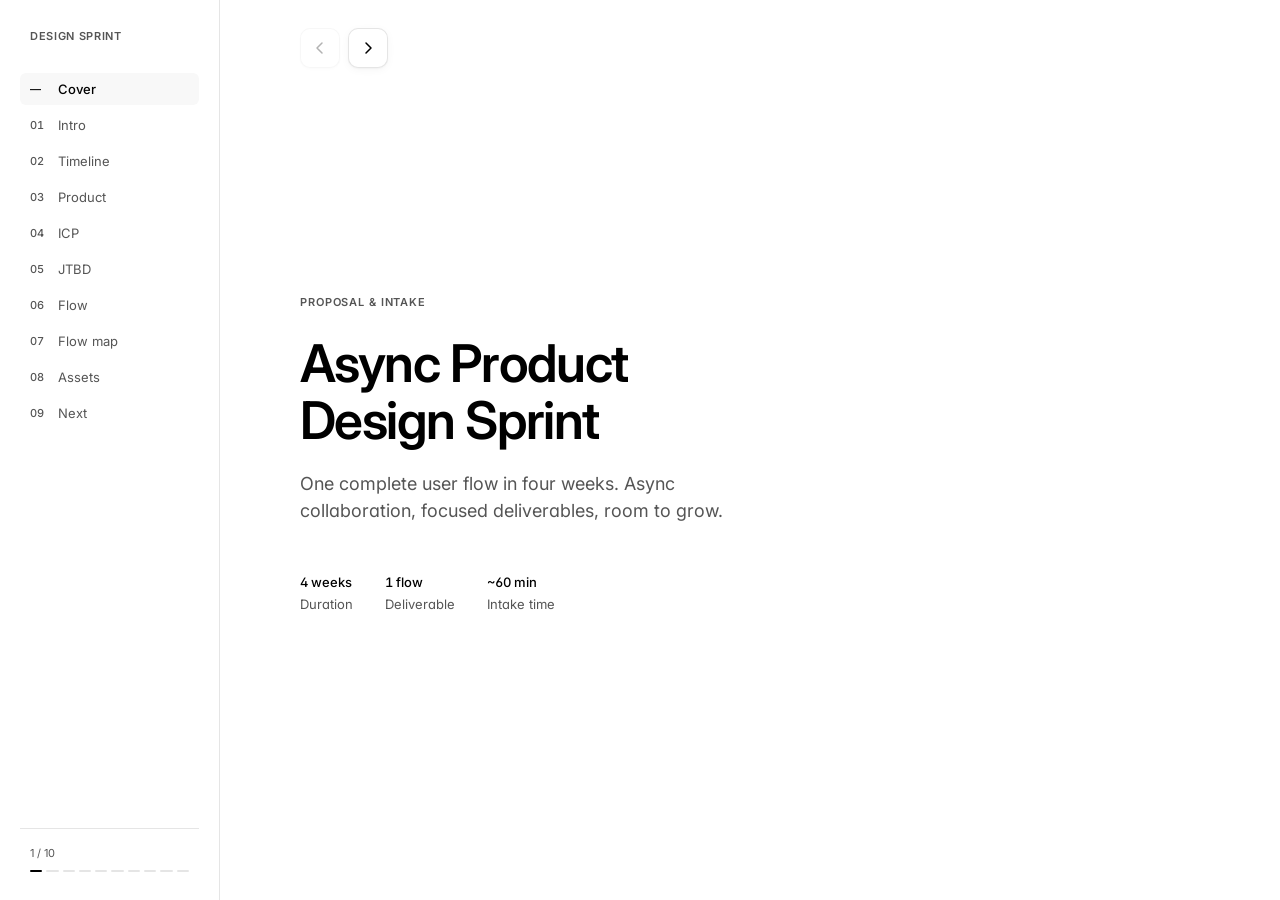
==== proposal/index.html @ eb19d509 "Add async design sprint proposal and client intake. Static HTML decks with Toggl Track flow example " ====
<!DOCTYPE html>
<html lang="en">
<head>
  <meta charset="UTF-8">
  <meta name="viewport" content="width=device-width, initial-scale=1.0">
  <title>Async Design Sprint — Proposal</title>
  <link rel="preconnect" href="https://fonts.googleapis.com">
  <link rel="preconnect" href="https://fonts.gstatic.com" crossorigin>
  <link href="https://fonts.googleapis.com/css2?family=Inter:wght@400;500;600&display=swap" rel="stylesheet">
  <link rel="stylesheet" href="styles/shared.css">
</head>
<body>

<div class="app">

  <!-- Navigation -->
  <nav class="nav" aria-label="Proposal sections">
    <div class="nav-brand">Design Sprint</div>

    <button class="nav-link active" data-page="0">
      <span class="nav-num">—</span> Cover
    </button>
    <button class="nav-link" data-page="1">
      <span class="nav-num">01</span> Intro
    </button>
    <button class="nav-link" data-page="2">
      <span class="nav-num">02</span> Timeline
    </button>
    <button class="nav-link" data-page="3">
      <span class="nav-num">03</span> Product
    </button>
    <button class="nav-link" data-page="4">
      <span class="nav-num">04</span> ICP
    </button>
    <button class="nav-link" data-page="5">
      <span class="nav-num">05</span> JTBD
    </button>
    <button class="nav-link" data-page="6">
      <span class="nav-num">06</span> Flow
    </button>
    <button class="nav-link" data-page="7">
      <span class="nav-num">07</span> Flow map
    </button>
    <button class="nav-link" data-page="8">
      <span class="nav-num">08</span> Assets
    </button>
    <button class="nav-link" data-page="9">
      <span class="nav-num">09</span> Next
    </button>

    <div class="nav-footer">
      <span id="page-counter">1 / 10</span>
      <div class="nav-progress" id="nav-progress"></div>
    </div>
  </nav>

  <!-- Horizontal deck -->
  <div class="deck" id="deck">

    <!-- COVER -->
    <section class="page" id="page-0">
      <div class="page-inner cover">
        <p class="cover-label">Proposal &amp; Intake</p>
        <h1 class="cover-title">Async Product<br>Design Sprint</h1>
        <p class="cover-sub">One complete user flow in four weeks. Async collaboration, focused deliverables, room to grow.</p>
        <div class="cover-meta">
          <div>
            <strong>4 weeks</strong>
            Duration
          </div>
          <div>
            <strong>1 flow</strong>
            Deliverable
          </div>
          <div>
            <strong>~60 min</strong>
            Intake time
          </div>
        </div>
      </div>
    </section>

    <!-- INTRO -->
    <section class="page" id="page-1">
      <div class="page-inner">
        <p class="step-label">Overview</p>
        <h2>What this sprint is</h2>
        <p class="lead">A focused, async four-week engagement to design one complete, shippable user flow — from research inputs to a high-fidelity prototype ready for development or user testing.</p>

        <h3>What you get</h3>
        <ul>
          <li><strong>One user flow</strong> designed end-to-end with wireframes, UI, and interactive prototype</li>
          <li><strong>Validated screen inventory</strong> so nothing important is missed in future phases</li>
          <li><strong>Dev-ready handoff</strong> with specs, states, and a documented flow map</li>
        </ul>

        <h3>What this is not</h3>
        <ul>
          <li>A full product redesign or complete screen library</li>
          <li>A design system build or brand identity project</li>
          <li>Multiple flows in a single sprint</li>
        </ul>

        <div class="callout">
          <strong>After the sprint:</strong> Additional user flows are delivered through a monthly retainer — one sprint cycle per flow, at a reduced rate.
        </div>

        <h3>How we'll work</h3>
        <ul>
          <li><strong>Async-first</strong> — Loom updates, written feedback, shared Figma files</li>
          <li><strong>Two feedback rounds</strong> per week, max</li>
          <li><strong>48-hour response window</strong> on your side to keep the timeline on track</li>
          <li><strong>Single decision-maker</strong> — or one named tie-breaker</li>
        </ul>
      </div>
    </section>

    <!-- TIMELINE -->
    <section class="page" id="page-2">
      <div class="page-inner">
        <p class="step-label">Delivery</p>
        <h2>Four-week timeline</h2>
        <p class="lead">Each week has a clear focus and deliverable. Your intake responses feed directly into Week 1.</p>

        <div class="timeline">
          <div class="timeline-item">
            <div class="timeline-week">Week 1</div>
            <div>
              <p class="timeline-title">Align &amp; structure</p>
              <p class="timeline-desc">Review intake, validate flow map, resolve open questions async.</p>
              <p class="timeline-deliverable">Deliverable: <span>Validated flow map, screen list, questions doc</span></p>
            </div>
          </div>
          <div class="timeline-item">
            <div class="timeline-week">Week 2</div>
            <div>
              <p class="timeline-title">Wireframes</p>
              <p class="timeline-desc">Lo-fi wireframes for the full flow. You review and comment within 48h.</p>
              <p class="timeline-deliverable">Deliverable: <span>Wireframes for every step in the flow</span></p>
            </div>
          </div>
          <div class="timeline-item">
            <div class="timeline-week">Week 3</div>
            <div>
              <p class="timeline-title">UI &amp; interaction</p>
              <p class="timeline-desc">High-fidelity screens with key states: empty, loading, error, success.</p>
              <p class="timeline-deliverable">Deliverable: <span>Hi-fi screens + interactive prototype</span></p>
            </div>
          </div>
          <div class="timeline-item">
            <div class="timeline-week">Week 4</div>
            <div>
              <p class="timeline-title">Polish &amp; handoff</p>
              <p class="timeline-desc">Final refinements, annotated specs, and dev-ready export.</p>
              <p class="timeline-deliverable">Deliverable: <span>Prototype link, specs, flow doc, retainer roadmap</span></p>
            </div>
          </div>
        </div>
      </div>
    </section>

    <!-- STEP 0: PRODUCT SNAPSHOT -->
    <section class="page page-wide" id="page-3">
      <div class="page-inner">
        <p class="step-label">Step 0</p>
        <h2>Product snapshot</h2>
        <p class="lead">Tell us what you're building and list every screen the product will need — even ones outside this sprint.</p>

        <h3>Basics</h3>
        <div class="field">
          <label class="field-label" for="product-name">Product name</label>
          <input type="text" id="product-name" placeholder="e.g. Acme Project Hub">
        </div>
        <div class="field">
          <label class="field-label" for="one-liner">One-line description</label>
          <input type="text" id="one-liner" placeholder="What does it do in one sentence?">
        </div>
        <div class="field-row">
          <div class="field">
            <label class="field-label" for="goal-90">90-day business goal</label>
            <input type="text" id="goal-90" placeholder="e.g. Launch paid tier">
          </div>
          <div class="field">
            <label class="field-label" for="product-url">URL / demo (if any)</label>
            <input type="url" id="product-url" placeholder="https://">
          </div>
        </div>

        <h3>What exists today</h3>
        <div class="check-group">
          <label class="check-item"><input type="radio" name="stage" value="idea"> Idea only</label>
          <label class="check-item"><input type="radio" name="stage" value="mvp"> MVP</label>
          <label class="check-item"><input type="radio" name="stage" value="live"> Live product</label>
        </div>
        <div class="field">
          <label class="field-label" for="built-note">What's built vs. planned</label>
          <textarea id="built-note" placeholder="Brief note on current state…"></textarea>
        </div>

        <h3>Screen inventory</h3>
        <p>Tag each screen <strong>Must</strong>, <strong>Should</strong>, or <strong>Later</strong>. Aim for complete coverage — a rough list is fine.</p>

        <div class="tag-legend">
          <div class="tag-item"><strong>Must</strong> — Can't launch without it</div>
          <div class="tag-item"><strong>Should</strong> — Important, not launch-blocking</div>
          <div class="tag-item"><strong>Later</strong> — Future phase</div>
        </div>

        <div class="table-wrap">
          <table id="screen-table">
            <thead>
              <tr>
                <th>Screen</th>
                <th>Purpose</th>
                <th>Priority</th>
                <th>Exists?</th>
              </tr>
            </thead>
            <tbody>
              <tr>
                <td><input type="text" placeholder="Login"></td>
                <td><input type="text" placeholder="Authenticate users"></td>
                <td>
                  <select>
                    <option value="">—</option>
                    <option>Must</option>
                    <option>Should</option>
                    <option>Later</option>
                  </select>
                </td>
                <td>
                  <select>
                    <option value="">—</option>
                    <option>Yes</option>
                    <option>Partial</option>
                    <option>No</option>
                  </select>
                </td>
              </tr>
              <tr>
                <td><input type="text" placeholder="Dashboard"></td>
                <td><input type="text" placeholder="Overview of projects"></td>
                <td>
                  <select>
                    <option value="">—</option>
                    <option>Must</option>
                    <option>Should</option>
                    <option>Later</option>
                  </select>
                </td>
                <td>
                  <select>
                    <option value="">—</option>
                    <option>Yes</option>
                    <option>Partial</option>
                    <option>No</option>
                  </select>
                </td>
              </tr>
              <tr>
                <td><input type="text" placeholder=""></td>
                <td><input type="text" placeholder=""></td>
                <td>
                  <select>
                    <option value="">—</option>
                    <option>Must</option>
                    <option>Should</option>
                    <option>Later</option>
                  </select>
                </td>
                <td>
                  <select>
                    <option value="">—</option>
                    <option>Yes</option>
                    <option>Partial</option>
                    <option>No</option>
                  </select>
                </td>
              </tr>
            </tbody>
          </table>
        </div>
        <button class="btn-add" type="button" onclick="addScreenRow()">+ Add screen</button>
      </div>
    </section>

    <!-- STEP 1: ICP -->
    <section class="page" id="page-4">
      <div class="page-inner">
        <p class="step-label">Step 1</p>
        <h2>Ideal customer profile</h2>
        <p class="lead">The specific person who gets the most value from the flow we're designing. One flow, one ICP — not your entire market.</p>

        <div class="field">
          <label class="field-label" for="icp-context">Context</label>
          <p class="field-hint">Where and when do they use this product?</p>
          <input type="text" id="icp-context" placeholder="e.g. Mid-size agency PM, juggling 5+ client projects">
        </div>
        <div class="field-row">
          <div class="field">
            <label class="field-label" for="icp-role">Role &amp; seniority</label>
            <input type="text" id="icp-role" placeholder="Job title, decision power">
          </div>
          <div class="field">
            <label class="field-label" for="icp-age">Age range</label>
            <input type="text" id="icp-age" placeholder="e.g. 28–40">
          </div>
        </div>
        <div class="field">
          <label class="field-label" for="icp-goals">Goals</label>
          <p class="field-hint">What does success look like for them?</p>
          <textarea id="icp-goals" placeholder="e.g. Ship campaigns on time without chasing approvals"></textarea>
        </div>
        <div class="field">
          <label class="field-label" for="icp-aspirations">Aspirations</label>
          <p class="field-hint">What do they want to become or achieve?</p>
          <textarea id="icp-aspirations" placeholder="e.g. Be seen as the person who keeps projects on track"></textarea>
        </div>
        <div class="field">
          <label class="field-label" for="icp-frustrations">Frustrations</label>
          <p class="field-hint">Current pain before your product exists</p>
          <textarea id="icp-frustrations" placeholder="e.g. Approval threads in Slack, no single source of truth"></textarea>
        </div>
        <div class="field">
          <label class="field-label" for="icp-limitations">Limitations</label>
          <p class="field-hint">Time, budget, skills, tools</p>
          <textarea id="icp-limitations" placeholder="e.g. 30 min/day max; uses Notion + Figma; non-technical"></textarea>
        </div>
        <div class="field-row">
          <div class="field">
            <label class="field-label" for="icp-alternatives">Alternatives today</label>
            <input type="text" id="icp-alternatives" placeholder="Spreadsheets, email, nothing">
          </div>
          <div class="field">
            <label class="field-label" for="icp-trigger">Trigger moment</label>
            <input type="text" id="icp-trigger" placeholder="What makes them seek a solution now?">
          </div>
        </div>
      </div>
    </section>

    <!-- STEP 2: JTBD -->
    <section class="page page-wide" id="page-5">
      <div class="page-inner">
        <p class="step-label">Step 2</p>
        <h2>Jobs to be done</h2>
        <p class="lead">List the outcomes users hire your product for — not features. Distribute <strong>10 points</strong> across jobs. Only <strong>one job can be level 3</strong>.</p>

        <div class="callout">
          Example: <em>"When I'm planning a team offsite, I want to compare venues quickly so I can book without back-and-forth emails."</em>
        </div>

        <div class="points-bar">
          <span>Points used: <strong id="points-used">0</strong> / 10</span>
          <div class="points-track"><div class="points-fill" id="points-fill"></div></div>
        </div>

        <div class="table-wrap">
          <table id="jtbd-table">
            <thead>
              <tr>
                <th>Job to be done</th>
                <th>Score (1–3)</th>
                <th>Pain (1–5)</th>
                <th>Who</th>
              </tr>
            </thead>
            <tbody>
              <tr>
                <td><input type="text" placeholder="When I…, I want to…, so I can…"></td>
                <td><input type="number" class="jtbd-score" min="1" max="3" placeholder="1–3"></td>
                <td><input type="number" min="1" max="5" placeholder="1–5"></td>
                <td><input type="text" placeholder="Role / persona"></td>
              </tr>
              <tr>
                <td><input type="text" placeholder=""></td>
                <td><input type="number" class="jtbd-score" min="1" max="3" placeholder="1–3"></td>
                <td><input type="number" min="1" max="5" placeholder="1–5"></td>
                <td><input type="text" placeholder=""></td>
              </tr>
              <tr>
                <td><input type="text" placeholder=""></td>
                <td><input type="number" class="jtbd-score" min="1" max="3" placeholder="1–3"></td>
                <td><input type="number" min="1" max="5" placeholder="1–5"></td>
                <td><input type="text" placeholder=""></td>
              </tr>
            </tbody>
          </table>
        </div>
        <button class="btn-add" type="button" onclick="addJtbdRow()">+ Add job</button>
      </div>
    </section>

    <!-- STEP 3: FLOW SELECTION -->
    <section class="page" id="page-6">
      <div class="page-inner">
        <p class="step-label">Step 3</p>
        <h2>Flow selection</h2>
        <p class="lead">Pick one user flow for this sprint. It should map to your highest-priority job (level 3).</p>

        <div class="callout">
          The sprint designs screens <strong>within this flow only</strong>. Must screens outside this flow stay on the backlog for the monthly retainer.
        </div>

        <div class="field">
          <label class="field-label" for="flow-name">Chosen flow</label>
          <input type="text" id="flow-name" placeholder="e.g. First-time onboarding → first project created">
        </div>
        <div class="field">
          <label class="field-label" for="flow-jtbd">Tied to JTBD #</label>
          <input type="text" id="flow-jtbd" placeholder="Which job from Step 2 does this serve?">
        </div>
        <div class="field">
          <label class="field-label" for="flow-entry">Entry point</label>
          <p class="field-hint">How does the user start this flow?</p>
          <input type="text" id="flow-entry" placeholder="e.g. Email invite link, dashboard CTA, onboarding step 1">
        </div>
        <div class="field">
          <label class="field-label" for="flow-metric">Success metric</label>
          <p class="field-hint">How will you know this flow worked?</p>
          <input type="text" id="flow-metric" placeholder="e.g. User completes setup in under 5 minutes">
        </div>
      </div>
    </section>

    <!-- STEP 4: FLOW MAP -->
    <section class="page page-wide" id="page-7">
      <div class="page-inner">
        <p class="step-label">Step 4</p>
        <h2>Flow map</h2>
        <p class="lead">Map the steps a user takes to reach one end goal. Actions and decisions — not screens. Max 12 steps.</p>

        <div class="field">
          <label class="field-label" for="flow-goal">End goal</label>
          <input type="text" id="flow-goal" placeholder="e.g. User publishes their first campaign draft for team review">
        </div>

        <h3>Steps</h3>
        <div class="flow-steps" id="flow-steps">
          <div class="flow-step">
            <div class="flow-step-num">1</div>
            <textarea placeholder="User action → what they see / system response"></textarea>
            <select><option>Required</option><option>Nice-to-have</option></select>
          </div>
          <div class="flow-step">
            <div class="flow-step-num">2</div>
            <textarea placeholder=""></textarea>
            <select><option>Required</option><option>Nice-to-have</option></select>
          </div>
          <div class="flow-step">
            <div class="flow-step-num">3</div>
            <textarea placeholder=""></textarea>
            <select><option>Required</option><option>Nice-to-have</option></select>
          </div>
        </div>
        <button class="btn-add" type="button" onclick="addFlowStep()">+ Add step</button>

        <div class="field" style="margin-top: 28px;">
          <label class="field-label" for="flow-branches">Optional branches</label>
          <p class="field-hint">If X, then Y</p>
          <textarea id="flow-branches" placeholder="e.g. If user has no team → show invite step before continuing"></textarea>
        </div>
        <div class="field">
          <label class="field-label" for="flow-pain">Known pain points</label>
          <textarea id="flow-pain" placeholder="Where do users get stuck today?"></textarea>
        </div>
        <div class="field">
          <label class="field-label" for="flow-oos">Out of scope</label>
          <textarea id="flow-oos" placeholder="What we're NOT designing in this flow"></textarea>
        </div>
      </div>
    </section>

    <!-- STEP 5: CONSTRAINTS -->
    <section class="page" id="page-8">
      <div class="page-inner">
        <p class="step-label">Step 5</p>
        <h2>Constraints &amp; assets</h2>
        <p class="lead">Everything we need to design without back-and-forth. Skip what doesn't apply.</p>

        <div class="field">
          <label class="field-label" for="brand-assets">Brand assets</label>
          <p class="field-hint">Logo, colors, fonts — or "none, propose something"</p>
          <input type="text" id="brand-assets" placeholder="Link to brand files or describe">
        </div>
        <div class="field">
          <label class="field-label" for="existing-ui">Existing UI</label>
          <p class="field-hint">Figma links, screenshots, or current product URL</p>
          <input type="url" id="existing-ui" placeholder="https://">
        </div>
        <div class="field-row">
          <div class="field">
            <label class="field-label" for="platform">Platform</label>
            <input type="text" id="platform" placeholder="Web, iOS, both">
          </div>
          <div class="field">
            <label class="field-label" for="auth">Auth model</label>
            <input type="text" id="auth" placeholder="Email, SSO, OAuth">
          </div>
        </div>
        <div class="field">
          <label class="field-label" for="references">Competitors / references</label>
          <p class="field-hint">2–3 "we like how X does Y" links</p>
          <textarea id="references" placeholder="https://…"></textarea>
        </div>
        <div class="field-row">
          <div class="field">
            <label class="field-label" for="approver">Decision-maker</label>
            <input type="text" id="approver" placeholder="Name + role">
          </div>
          <div class="field">
            <label class="field-label" for="sla">Feedback SLA</label>
            <input type="text" id="sla" placeholder="e.g. 48 hours">
          </div>
        </div>
        <div class="field">
          <label class="field-label" for="compliance">Legal / compliance</label>
          <input type="text" id="compliance" placeholder="GDPR, WCAG AA, etc. — or none">
        </div>
      </div>
    </section>

    <!-- STEP 6: NEXT / RETAINER -->
    <section class="page" id="page-9">
      <div class="page-inner">
        <p class="step-label">Step 6</p>
        <h2>Future flows</h2>
        <p class="lead">Name the flows we'll tackle after this sprint. This helps us plan the retainer — no design work now, just a backlog.</p>

        <div class="field">
          <label class="field-label" for="future-1">Flow 2</label>
          <input type="text" id="future-1" placeholder="Flow name + related JTBD">
        </div>
        <div class="field">
          <label class="field-label" for="future-2">Flow 3</label>
          <input type="text" id="future-2" placeholder="">
        </div>
        <div class="field">
          <label class="field-label" for="future-3">Flow 4</label>
          <input type="text" id="future-3" placeholder="">
        </div>

        <div class="callout" style="margin-top: 32px;">
          <strong>Retainer options after the sprint:</strong><br><br>
          <strong>1 flow / month</strong> — Same four-week cycle, rolling<br>
          <strong>2 flows / month</strong> — Parallel or staggered delivery<br>
          <strong>Design partner</strong> — Ongoing iteration on live flows + new ones
        </div>

        <h3 style="margin-top: 32px;">Ready to start?</h3>
        <p>Send this completed intake and we'll begin Week 1 within two business days.</p>
      </div>
    </section>

  </div><!-- /deck -->

  <!-- Page arrows -->
  <div class="page-nav">
    <button class="page-nav-btn" id="btn-prev" aria-label="Previous page" disabled>
      <svg viewBox="0 0 16 16"><path d="M10 3L5 8l5 5"/></svg>
    </button>
    <button class="page-nav-btn" id="btn-next" aria-label="Next page">
      <svg viewBox="0 0 16 16"><path d="M6 3l5 5-5 5"/></svg>
    </button>
  </div>

</div>

<script>
  const deck = document.getElementById('deck');
  const pages = deck.querySelectorAll('.page');
  const navLinks = document.querySelectorAll('.nav-link');
  const btnPrev = document.getElementById('btn-prev');
  const btnNext = document.getElementById('btn-next');
  const pageCounter = document.getElementById('page-counter');
  const navProgress = document.getElementById('nav-progress');
  const totalPages = pages.length;
  let currentPage = 0;

  // Build progress dots
  for (let i = 0; i < totalPages; i++) {
    const dot = document.createElement('div');
    dot.className = 'nav-dot' + (i === 0 ? ' active' : '');
    navProgress.appendChild(dot);
  }
  const dots = navProgress.querySelectorAll('.nav-dot');

  function goToPage(index) {
    if (index < 0 || index >= totalPages) return;
    currentPage = index;
    pages[index].scrollIntoView({ behavior: 'smooth', inline: 'start', block: 'nearest' });
    updateUI();
  }

  function updateUI() {
    navLinks.forEach((link, i) => link.classList.toggle('active', i === currentPage));
    dots.forEach((dot, i) => dot.classList.toggle('active', i === currentPage));
    pageCounter.textContent = `${currentPage + 1} / ${totalPages}`;
    btnPrev.disabled = currentPage === 0;
    btnNext.disabled = currentPage === totalPages - 1;
  }

  navLinks.forEach(link => {
    link.addEventListener('click', () => goToPage(parseInt(link.dataset.page)));
  });

  btnPrev.addEventListener('click', () => goToPage(currentPage - 1));
  btnNext.addEventListener('click', () => goToPage(currentPage + 1));

  // Keyboard navigation
  document.addEventListener('keydown', (e) => {
    if (e.target.matches('input, textarea, select')) return;
    if (e.key === 'ArrowRight' || e.key === 'ArrowDown') { e.preventDefault(); goToPage(currentPage + 1); }
    if (e.key === 'ArrowLeft' || e.key === 'ArrowUp') { e.preventDefault(); goToPage(currentPage - 1); }
  });

  // Sync current page on scroll
  deck.addEventListener('scroll', () => {
    const scrollLeft = deck.scrollLeft;
    const pageWidth = deck.clientWidth;
    const newPage = Math.round(scrollLeft / pageWidth);
    if (newPage !== currentPage) {
      currentPage = newPage;
      updateUI();
    }
  }, { passive: true });

  // JTBD points tracker
  function updatePoints() {
    const scores = document.querySelectorAll('.jtbd-score');
    let total = 0;
    let level3Count = 0;
    scores.forEach(input => {
      const val = parseInt(input.value);
      if (val >= 1 && val <= 3) {
        total += val;
        if (val === 3) level3Count++;
      }
    });
    document.getElementById('points-used').textContent = total;
    document.getElementById('points-fill').style.width = `${Math.min(total / 10 * 100, 100)}%`;

    scores.forEach(input => {
      const val = parseInt(input.value);
      if (val === 3 && level3Count > 1) {
        input.style.borderColor = 'oklch(0.55 0.2 25)';
      } else {
        input.style.borderColor = '';
      }
    });
  }

  document.addEventListener('input', (e) => {
    if (e.target.classList.contains('jtbd-score')) updatePoints();
  });

  // Dynamic rows
  function addScreenRow() {
    const tbody = document.querySelector('#screen-table tbody');
    const tr = document.createElement('tr');
    tr.innerHTML = `
      <td><input type="text" placeholder=""></td>
      <td><input type="text" placeholder=""></td>
      <td><select><option value="">—</option><option>Must</option><option>Should</option><option>Later</option></select></td>
      <td><select><option value="">—</option><option>Yes</option><option>Partial</option><option>No</option></select></td>
    `;
    tbody.appendChild(tr);
  }

  function addJtbdRow() {
    const tbody = document.querySelector('#jtbd-table tbody');
    const tr = document.createElement('tr');
    tr.innerHTML = `
      <td><input type="text" placeholder=""></td>
      <td><input type="number" class="jtbd-score" min="1" max="3" placeholder="1–3"></td>
      <td><input type="number" min="1" max="5" placeholder="1–5"></td>
      <td><input type="text" placeholder=""></td>
    `;
    tbody.appendChild(tr);
  }

  let flowStepCount = 3;
  function addFlowStep() {
    if (flowStepCount >= 12) return;
    flowStepCount++;
    const container = document.getElementById('flow-steps');
    const div = document.createElement('div');
    div.className = 'flow-step';
    div.innerHTML = `
      <div class="flow-step-num">${flowStepCount}</div>
      <textarea placeholder=""></textarea>
      <select><option>Required</option><option>Nice-to-have</option></select>
    `;
    container.appendChild(div);
  }
</script>

</body>
</html>
---- proposal/styles/shared.css ----
*, *::before, *::after { box-sizing: border-box; margin: 0; padding: 0; }

    :root {
      --bg: #ffffff;
      --text: #000000;
      --text-muted: oklch(0.45 0 0);
      --border: oklch(0 0 0 / 0.1);
      --surface: oklch(0.98 0 0);
      --radius-sm: 6px;
      --radius-md: 10px;
      --radius-lg: 16px;
      --nav-width: 220px;
      --font: 'Inter', system-ui, -apple-system, sans-serif;
    }

    html {
      font-family: var(--font);
      font-size: 15px;
      line-height: 1.55;
      color: var(--text);
      background: var(--bg);
      -webkit-font-smoothing: antialiased;
      -moz-osx-font-smoothing: grayscale;
      font-feature-settings: 'cv11', 'ss01';
    }

    body {
      overflow: hidden;
      height: 100vh;
    }

    /* ── Layout ── */
    .app {
      display: flex;
      height: 100vh;
    }

    /* ── Navigation ── */
    .nav {
      width: var(--nav-width);
      flex-shrink: 0;
      border-right: 1px solid var(--border);
      display: flex;
      flex-direction: column;
      padding: 28px 20px;
      gap: 4px;
      background: var(--bg);
      z-index: 10;
    }

    .nav-brand {
      font-size: 11px;
      font-weight: 600;
      letter-spacing: 0.06em;
      text-transform: uppercase;
      color: var(--text-muted);
      margin-bottom: 24px;
      padding-left: 10px;
    }

    .nav-link {
      display: flex;
      align-items: center;
      gap: 10px;
      padding: 8px 10px;
      border: none;
      background: none;
      font-family: var(--font);
      font-size: 13px;
      font-weight: 400;
      color: var(--text-muted);
      text-align: left;
      cursor: pointer;
      border-radius: var(--radius-sm);
      transition: color 0.15s ease, background-color 0.15s ease;
      width: 100%;
    }

    .nav-link:hover {
      color: var(--text);
      background: var(--surface);
    }

    .nav-link:active {
      transform: scale(0.96);
      transition: transform 0.1s ease, color 0.15s ease, background-color 0.15s ease;
    }

    .nav-link.active {
      color: var(--text);
      font-weight: 500;
      background: var(--surface);
    }

    .nav-num {
      font-size: 11px;
      font-weight: 500;
      font-variant-numeric: tabular-nums;
      color: var(--text-muted);
      min-width: 18px;
    }

    .nav-link.active .nav-num {
      color: var(--text);
    }

    .nav-footer {
      margin-top: auto;
      padding: 16px 10px 0;
      font-size: 11px;
      color: var(--text-muted);
      border-top: 1px solid var(--border);
    }

    .nav-progress {
      display: flex;
      gap: 4px;
      margin-top: 8px;
    }

    .nav-dot {
      width: 100%;
      height: 2px;
      background: var(--border);
      border-radius: 1px;
      transition: background-color 0.2s ease;
    }

    .nav-dot.active {
      background: var(--text);
    }

    /* ── Deck ── */
    .deck {
      flex: 1;
      display: flex;
      overflow-x: auto;
      overflow-y: hidden;
      scroll-snap-type: x mandatory;
      scroll-behavior: smooth;
      -webkit-overflow-scrolling: touch;
      scrollbar-width: none;
    }

    .deck::-webkit-scrollbar { display: none; }

    /* ── Page ── */
    .page {
      min-width: 100%;
      height: 100%;
      scroll-snap-align: start;
      scroll-snap-stop: always;
      overflow-y: auto;
      padding: 88px 80px 80px;
    }

    .page-inner {
      max-width: 640px;
    }

    .page-wide .page-inner {
      max-width: 780px;
    }

    /* ── Cover ── */
    .cover {
      display: flex;
      flex-direction: column;
      justify-content: center;
      min-height: 100%;
    }

    .cover-label {
      font-size: 11px;
      font-weight: 600;
      letter-spacing: 0.08em;
      text-transform: uppercase;
      color: var(--text-muted);
      margin-bottom: 24px;
    }

    .cover-title {
      font-size: clamp(36px, 5vw, 52px);
      font-weight: 600;
      letter-spacing: -0.03em;
      line-height: 1.1;
      margin-bottom: 20px;
    }

    .cover-sub {
      font-size: 18px;
      color: var(--text-muted);
      max-width: 440px;
      line-height: 1.5;
      margin-bottom: 48px;
    }

    .cover-meta {
      display: flex;
      gap: 32px;
      font-size: 13px;
      color: var(--text-muted);
    }

    .cover-meta strong {
      display: block;
      color: var(--text);
      font-weight: 500;
      font-variant-numeric: tabular-nums;
      margin-bottom: 2px;
    }

    /* ── Typography ── */
    .step-label {
      font-size: 11px;
      font-weight: 600;
      letter-spacing: 0.06em;
      text-transform: uppercase;
      color: var(--text-muted);
      margin-bottom: 12px;
    }

    h2 {
      font-size: 28px;
      font-weight: 600;
      letter-spacing: -0.02em;
      line-height: 1.2;
      margin-bottom: 16px;
    }

    h3 {
      font-size: 15px;
      font-weight: 600;
      margin-bottom: 8px;
      margin-top: 28px;
    }

    h3:first-of-type { margin-top: 0; }

    p {
      margin-bottom: 14px;
      color: var(--text-muted);
    }

    p strong, li strong { color: var(--text); font-weight: 500; }

    .lead {
      font-size: 17px;
      color: var(--text-muted);
      line-height: 1.55;
      margin-bottom: 28px;
    }

    ul, ol {
      padding-left: 20px;
      margin-bottom: 16px;
      color: var(--text-muted);
    }

    li { margin-bottom: 6px; }

    .callout {
      padding: 16px 18px;
      background: var(--surface);
      border-radius: var(--radius-md);
      font-size: 14px;
      color: var(--text-muted);
      margin: 20px 0;
      line-height: 1.5;
    }

    .callout strong { color: var(--text); }

    /* ── Timeline ── */
    .timeline {
      display: flex;
      flex-direction: column;
      gap: 0;
      margin: 28px 0;
    }

    .timeline-item {
      display: grid;
      grid-template-columns: 56px 1fr;
      gap: 16px;
      padding: 20px 0;
      border-bottom: 1px solid var(--border);
    }

    .timeline-item:last-child { border-bottom: none; }

    .timeline-week {
      font-size: 12px;
      font-weight: 600;
      font-variant-numeric: tabular-nums;
      color: var(--text-muted);
      padding-top: 2px;
    }

    .timeline-title {
      font-weight: 500;
      color: var(--text);
      margin-bottom: 4px;
    }

    .timeline-desc {
      font-size: 13px;
      color: var(--text-muted);
      margin: 0;
    }

    .timeline-deliverable {
      font-size: 12px;
      color: var(--text-muted);
      margin-top: 6px;
    }

    .timeline-deliverable span {
      color: var(--text);
      font-weight: 500;
    }

    /* ── Forms ── */
    .field {
      margin-bottom: 20px;
    }

    .field-label {
      display: block;
      font-size: 13px;
      font-weight: 500;
      color: var(--text);
      margin-bottom: 6px;
    }

    .field-hint {
      font-size: 12px;
      color: var(--text-muted);
      margin-bottom: 6px;
    }

    input[type="text"],
    input[type="url"],
    input[type="number"],
    textarea,
    select {
      width: 100%;
      font-family: var(--font);
      font-size: 14px;
      color: var(--text);
      background: var(--bg);
      border: 1px solid var(--border);
      border-radius: var(--radius-sm);
      padding: 10px 12px;
      outline: none;
      transition: border-color 0.15s ease, box-shadow 0.15s ease;
    }

    input:focus,
    textarea:focus,
    select:focus {
      border-color: oklch(0 0 0 / 0.3);
      box-shadow: 0 0 0 3px oklch(0 0 0 / 0.05);
    }

    textarea {
      resize: vertical;
      min-height: 80px;
      line-height: 1.5;
    }

    .field-row {
      display: grid;
      grid-template-columns: 1fr 1fr;
      gap: 16px;
    }

    /* ── Checkbox group ── */
    .check-group {
      display: flex;
      gap: 20px;
      flex-wrap: wrap;
      margin-bottom: 16px;
    }

    .check-item {
      display: flex;
      align-items: center;
      gap: 8px;
      font-size: 14px;
      color: var(--text-muted);
      cursor: pointer;
    }

    .check-item input {
      width: 16px;
      height: 16px;
      accent-color: var(--text);
      cursor: pointer;
    }

    /* ── Tables ── */
    .table-wrap {
      overflow-x: auto;
      margin: 16px 0 24px;
      border: 1px solid var(--border);
      border-radius: var(--radius-md);
    }

    table {
      width: 100%;
      border-collapse: collapse;
      font-size: 13px;
    }

    thead {
      background: var(--surface);
    }

    th {
      text-align: left;
      font-weight: 500;
      font-size: 11px;
      letter-spacing: 0.04em;
      text-transform: uppercase;
      color: var(--text-muted);
      padding: 10px 12px;
      border-bottom: 1px solid var(--border);
    }

    td {
      padding: 4px 6px;
      border-bottom: 1px solid var(--border);
      vertical-align: middle;
    }

    tr:last-child td { border-bottom: none; }

    td input,
    td select,
    td textarea {
      border: none;
      border-radius: var(--radius-sm);
      padding: 8px 10px;
      font-size: 13px;
      background: transparent;
      box-shadow: none;
    }

    td input:focus,
    td select:focus,
    td textarea:focus {
      background: var(--surface);
      box-shadow: none;
      border: 1px solid var(--border);
    }

    td select { cursor: pointer; }

    /* ── Tags legend ── */
    .tag-legend {
      display: flex;
      gap: 24px;
      flex-wrap: wrap;
      margin: 16px 0 20px;
    }

    .tag-item {
      font-size: 13px;
      color: var(--text-muted);
    }

    .tag-item strong {
      color: var(--text);
      font-weight: 500;
    }

    /* ── Points tracker ── */
    .points-bar {
      display: flex;
      align-items: center;
      gap: 12px;
      padding: 12px 16px;
      background: var(--surface);
      border-radius: var(--radius-md);
      margin-bottom: 20px;
      font-size: 13px;
    }

    .points-bar strong {
      font-variant-numeric: tabular-nums;
    }

    .points-track {
      flex: 1;
      height: 4px;
      background: var(--border);
      border-radius: 2px;
      overflow: hidden;
    }

    .points-fill {
      height: 100%;
      background: var(--text);
      border-radius: 2px;
      width: 0%;
      transition: width 0.2s ease;
    }

    /* ── Flow steps ── */
    .flow-steps {
      display: flex;
      flex-direction: column;
      gap: 12px;
      margin: 16px 0;
    }

    .flow-step {
      display: grid;
      grid-template-columns: 32px 1fr auto;
      gap: 12px;
      align-items: start;
    }

    .flow-step-num {
      width: 32px;
      height: 32px;
      display: flex;
      align-items: center;
      justify-content: center;
      font-size: 12px;
      font-weight: 500;
      font-variant-numeric: tabular-nums;
      border: 1px solid var(--border);
      border-radius: var(--radius-sm);
      color: var(--text-muted);
      flex-shrink: 0;
    }

    .flow-step textarea {
      min-height: 56px;
    }

    .flow-step select {
      width: auto;
      font-size: 12px;
      padding: 6px 8px;
    }

    /* ── Page nav arrows ── */
    .page-nav {
      position: fixed;
      top: 28px;
      left: calc(var(--nav-width) + 80px);
      display: flex;
      gap: 8px;
      z-index: 20;
    }

    .page-nav-btn {
      width: 40px;
      height: 40px;
      display: flex;
      align-items: center;
      justify-content: center;
      border: 1px solid var(--border);
      border-radius: var(--radius-md);
      background: var(--bg);
      cursor: pointer;
      color: var(--text);
      transition: background-color 0.15s ease, border-color 0.15s ease, transform 0.1s ease;
      box-shadow: 0 1px 2px oklch(0 0 0 / 0.04), 0 2px 8px oklch(0 0 0 / 0.04);
    }

    .page-nav-btn:hover {
      background: var(--surface);
      border-color: oklch(0 0 0 / 0.15);
    }

    .page-nav-btn:active {
      transform: scale(0.96);
    }

    .page-nav-btn:disabled {
      opacity: 0.3;
      cursor: not-allowed;
      transform: none;
    }

    .page-nav-btn svg {
      width: 16px;
      height: 16px;
      stroke: currentColor;
      fill: none;
      stroke-width: 1.5;
      stroke-linecap: round;
      stroke-linejoin: round;
    }

    /* ── Add row button ── */
    .btn-add {
      display: inline-flex;
      align-items: center;
      gap: 6px;
      padding: 8px 14px;
      font-family: var(--font);
      font-size: 13px;
      font-weight: 500;
      color: var(--text);
      background: var(--bg);
      border: 1px solid var(--border);
      border-radius: var(--radius-sm);
      cursor: pointer;
      transition: background-color 0.15s ease, transform 0.1s ease;
      margin-top: 4px;
    }

    .btn-add:hover { background: var(--surface); }
    .btn-add:active { transform: scale(0.96); }

    /* ── Responsive ── */
    @media (max-width: 768px) {
      .app { flex-direction: column; }
      .nav {
        width: 100%;
        flex-direction: row;
        overflow-x: auto;
        padding: 12px 16px;
        gap: 4px;
        border-right: none;
        border-bottom: 1px solid var(--border);
      }
      .nav-brand, .nav-footer { display: none; }
      .nav-link { white-space: nowrap; width: auto; flex-shrink: 0; }
      .page { padding: 120px 24px 80px; }
      .field-row { grid-template-columns: 1fr; }
      .page-nav { top: 72px; left: 24px; }
    }

    @media (prefers-reduced-motion: reduce) {
      .deck { scroll-behavior: auto; }
      .nav-link, .page-nav-btn, .btn-add, .points-fill { transition: none; }
    }
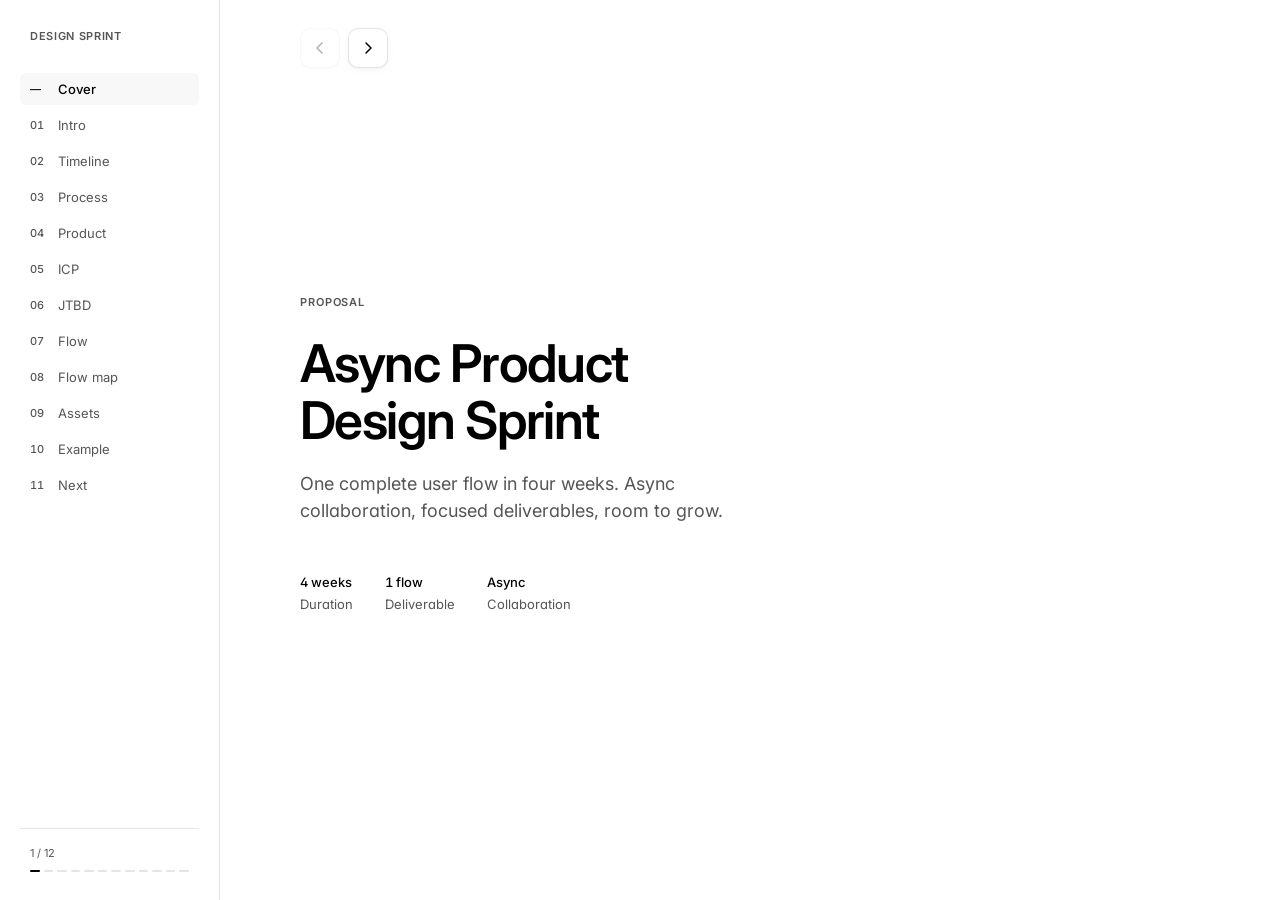
==== commit 0c03d669: "Rename presentation to index and remove intake form. Single proposal deck at proposal/index.html for" ====
--- a/proposal/index.html
+++ b/proposal/index.html
@@ -3,79 +3,51 @@
 <head>
   <meta charset="UTF-8">
   <meta name="viewport" content="width=device-width, initial-scale=1.0">
-  <title>Async Design Sprint — Proposal</title>
+  <title>Async Design Sprint — Presentation</title>
   <link rel="preconnect" href="https://fonts.googleapis.com">
   <link rel="preconnect" href="https://fonts.gstatic.com" crossorigin>
   <link href="https://fonts.googleapis.com/css2?family=Inter:wght@400;500;600&display=swap" rel="stylesheet">
   <link rel="stylesheet" href="styles/shared.css">
+  <link rel="stylesheet" href="styles/presentation.css">
 </head>
 <body>
 
 <div class="app">
 
-  <!-- Navigation -->
-  <nav class="nav" aria-label="Proposal sections">
+  <nav class="nav" aria-label="Presentation sections">
     <div class="nav-brand">Design Sprint</div>
 
-    <button class="nav-link active" data-page="0">
-      <span class="nav-num">—</span> Cover
-    </button>
-    <button class="nav-link" data-page="1">
-      <span class="nav-num">01</span> Intro
-    </button>
-    <button class="nav-link" data-page="2">
-      <span class="nav-num">02</span> Timeline
-    </button>
-    <button class="nav-link" data-page="3">
-      <span class="nav-num">03</span> Product
-    </button>
-    <button class="nav-link" data-page="4">
-      <span class="nav-num">04</span> ICP
-    </button>
-    <button class="nav-link" data-page="5">
-      <span class="nav-num">05</span> JTBD
-    </button>
-    <button class="nav-link" data-page="6">
-      <span class="nav-num">06</span> Flow
-    </button>
-    <button class="nav-link" data-page="7">
-      <span class="nav-num">07</span> Flow map
-    </button>
-    <button class="nav-link" data-page="8">
-      <span class="nav-num">08</span> Assets
-    </button>
-    <button class="nav-link" data-page="9">
-      <span class="nav-num">09</span> Next
-    </button>
+    <button class="nav-link active" data-page="0"><span class="nav-num">—</span> Cover</button>
+    <button class="nav-link" data-page="1"><span class="nav-num">01</span> Intro</button>
+    <button class="nav-link" data-page="2"><span class="nav-num">02</span> Timeline</button>
+    <button class="nav-link" data-page="3"><span class="nav-num">03</span> Process</button>
+    <button class="nav-link" data-page="4"><span class="nav-num">04</span> Product</button>
+    <button class="nav-link" data-page="5"><span class="nav-num">05</span> ICP</button>
+    <button class="nav-link" data-page="6"><span class="nav-num">06</span> JTBD</button>
+    <button class="nav-link" data-page="7"><span class="nav-num">07</span> Flow</button>
+    <button class="nav-link" data-page="8"><span class="nav-num">08</span> Flow map</button>
+    <button class="nav-link" data-page="9"><span class="nav-num">09</span> Assets</button>
+    <button class="nav-link" data-page="10"><span class="nav-num">10</span> Example</button>
+    <button class="nav-link" data-page="11"><span class="nav-num">11</span> Next</button>
 
     <div class="nav-footer">
-      <span id="page-counter">1 / 10</span>
+      <span id="page-counter">1 / 12</span>
       <div class="nav-progress" id="nav-progress"></div>
     </div>
   </nav>
 
-  <!-- Horizontal deck -->
   <div class="deck" id="deck">
 
     <!-- COVER -->
     <section class="page" id="page-0">
       <div class="page-inner cover">
-        <p class="cover-label">Proposal &amp; Intake</p>
+        <p class="cover-label">Proposal</p>
         <h1 class="cover-title">Async Product<br>Design Sprint</h1>
         <p class="cover-sub">One complete user flow in four weeks. Async collaboration, focused deliverables, room to grow.</p>
         <div class="cover-meta">
-          <div>
-            <strong>4 weeks</strong>
-            Duration
-          </div>
-          <div>
-            <strong>1 flow</strong>
-            Deliverable
-          </div>
-          <div>
-            <strong>~60 min</strong>
-            Intake time
-          </div>
+          <div><strong>4 weeks</strong>Duration</div>
+          <div><strong>1 flow</strong>Deliverable</div>
+          <div><strong>Async</strong>Collaboration</div>
         </div>
       </div>
     </section>
@@ -120,7 +92,7 @@
       <div class="page-inner">
         <p class="step-label">Delivery</p>
         <h2>Four-week timeline</h2>
-        <p class="lead">Each week has a clear focus and deliverable. Your intake responses feed directly into Week 1.</p>
+        <p class="lead">Each week has a clear focus and deliverable. Once you complete the intake, we begin Week 1 within two business days.</p>
 
         <div class="timeline">
           <div class="timeline-item">
@@ -159,402 +131,482 @@
       </div>
     </section>
 
-    <!-- STEP 0: PRODUCT SNAPSHOT -->
-    <section class="page page-wide" id="page-3">
+    <!-- PROCESS OVERVIEW -->
+    <section class="page" id="page-3">
+      <div class="page-inner">
+        <p class="step-label">Intake</p>
+        <h2>What we'll ask from you</h2>
+        <p class="lead">Before we start, you'll complete a short intake (~55 minutes total). Each step builds on the last — here's the sequence.</p>
+
+        <div class="process-grid">
+          <div class="process-item">
+            <div class="process-num">0</div>
+            <div>
+              <p class="process-title">Product snapshot</p>
+              <p class="process-desc">Brief product description + full screen inventory tagged Must / Should / Later.</p>
+              <p class="process-time">~15 min</p>
+            </div>
+          </div>
+          <div class="process-item">
+            <div class="process-num">1</div>
+            <div>
+              <p class="process-title">Ideal customer profile</p>
+              <p class="process-desc">Describe the specific person who benefits most from the flow we're designing.</p>
+              <p class="process-time">~10 min</p>
+            </div>
+          </div>
+          <div class="process-item">
+            <div class="process-num">2</div>
+            <div>
+              <p class="process-title">Jobs to be done</p>
+              <p class="process-desc">List user outcomes and score importance with 10 points — only one can be level 3.</p>
+              <p class="process-time">~15 min</p>
+            </div>
+          </div>
+          <div class="process-item">
+            <div class="process-num">3</div>
+            <div>
+              <p class="process-title">Flow selection</p>
+              <p class="process-desc">Pick one user flow for the sprint — tied to your highest-priority job.</p>
+              <p class="process-time">~5 min</p>
+            </div>
+          </div>
+          <div class="process-item">
+            <div class="process-num">4</div>
+            <div>
+              <p class="process-title">Flow map</p>
+              <p class="process-desc">Step-by-step map from entry point to end goal. Actions, not screens.</p>
+              <p class="process-time">~15 min</p>
+            </div>
+          </div>
+          <div class="process-item">
+            <div class="process-num">5</div>
+            <div>
+              <p class="process-title">Constraints &amp; assets</p>
+              <p class="process-desc">Brand files, platform, references, decision-maker, feedback SLA.</p>
+              <p class="process-time">~10 min</p>
+            </div>
+          </div>
+        </div>
+      </div>
+    </section>
+
+    <!-- STEP 0 -->
+    <section class="page page-wide" id="page-4">
       <div class="page-inner">
         <p class="step-label">Step 0</p>
         <h2>Product snapshot</h2>
         <p class="lead">Tell us what you're building and list every screen the product will need — even ones outside this sprint.</p>
 
-        <h3>Basics</h3>
-        <div class="field">
-          <label class="field-label" for="product-name">Product name</label>
-          <input type="text" id="product-name" placeholder="e.g. Acme Project Hub">
-        </div>
-        <div class="field">
-          <label class="field-label" for="one-liner">One-line description</label>
-          <input type="text" id="one-liner" placeholder="What does it do in one sentence?">
-        </div>
-        <div class="field-row">
-          <div class="field">
-            <label class="field-label" for="goal-90">90-day business goal</label>
-            <input type="text" id="goal-90" placeholder="e.g. Launch paid tier">
-          </div>
-          <div class="field">
-            <label class="field-label" for="product-url">URL / demo (if any)</label>
-            <input type="url" id="product-url" placeholder="https://">
-          </div>
-        </div>
-
-        <h3>What exists today</h3>
-        <div class="check-group">
-          <label class="check-item"><input type="radio" name="stage" value="idea"> Idea only</label>
-          <label class="check-item"><input type="radio" name="stage" value="mvp"> MVP</label>
-          <label class="check-item"><input type="radio" name="stage" value="live"> Live product</label>
-        </div>
-        <div class="field">
-          <label class="field-label" for="built-note">What's built vs. planned</label>
-          <textarea id="built-note" placeholder="Brief note on current state…"></textarea>
-        </div>
-
-        <h3>Screen inventory</h3>
-        <p>Tag each screen <strong>Must</strong>, <strong>Should</strong>, or <strong>Later</strong>. Aim for complete coverage — a rough list is fine.</p>
-
-        <div class="tag-legend">
-          <div class="tag-item"><strong>Must</strong> — Can't launch without it</div>
-          <div class="tag-item"><strong>Should</strong> — Important, not launch-blocking</div>
-          <div class="tag-item"><strong>Later</strong> — Future phase</div>
-        </div>
-
+        <h3>What we collect</h3>
+        <ul>
+          <li>Product name, one-liner, stage (idea / MVP / live), 90-day goal</li>
+          <li>What's built vs. planned today</li>
+          <li>Full <strong>screen inventory</strong> tagged Must, Should, or Later (MoSCoW)</li>
+        </ul>
+
+        <h3>Why it matters</h3>
+        <p>The screen inventory gives us a complete product map upfront. We design one flow in the sprint, but nothing launch-critical gets missed when we plan later phases.</p>
+
+        <p class="example-label">Example — Toggl Track</p>
         <div class="table-wrap">
-          <table id="screen-table">
+          <table class="example-table">
             <thead>
-              <tr>
-                <th>Screen</th>
-                <th>Purpose</th>
-                <th>Priority</th>
-                <th>Exists?</th>
-              </tr>
+              <tr><th>Screen</th><th>Purpose</th><th>Priority</th><th>Exists?</th></tr>
+            </thead>
+            <tbody>
+              <tr><td>Timer dashboard</td><td>Track time entries</td><td><span class="tag">Must</span></td><td>Yes</td></tr>
+              <tr><td>Projects list</td><td>Organize work by project</td><td><span class="tag">Must</span></td><td>Yes</td></tr>
+              <tr><td>Create project modal</td><td>Add a new project</td><td><span class="tag">Must</span></td><td>Yes</td></tr>
+              <tr><td>Invite teammates</td><td>Add team to project</td><td><span class="tag">Should</span></td><td>Yes</td></tr>
+              <tr><td>Reports</td><td>View time analytics</td><td><span class="tag">Should</span></td><td>Yes</td></tr>
+              <tr><td>Integrations</td><td>Connect third-party tools</td><td><span class="tag">Later</span></td><td>Partial</td></tr>
+            </tbody>
+          </table>
+        </div>
+      </div>
+    </section>
+
+    <!-- STEP 1: ICP -->
+    <section class="page" id="page-5">
+      <div class="page-inner">
+        <p class="step-label">Step 1</p>
+        <h2>Ideal customer profile</h2>
+        <p class="lead">The specific person who gets the most value from the flow we're designing. One flow, one ICP.</p>
+
+        <h3>What we collect</h3>
+        <ul>
+          <li>Context, role, age range</li>
+          <li>Goals, aspirations, frustrations, limitations</li>
+          <li>Alternatives they use today and the trigger moment</li>
+        </ul>
+
+        <h3>Why it matters</h3>
+        <p>Design decisions get tested against one real person, not a vague "users" group. Every screen serves their goal.</p>
+
+        <p class="example-label">Example — Toggl Track (Creating a project flow)</p>
+        <div class="kv-list">
+          <div class="kv-item"><span class="kv-key">Context</span><span class="kv-val">Freelance designer juggling 4–6 client projects simultaneously</span></div>
+          <div class="kv-item"><span class="kv-key">Role</span><span class="kv-val">Solo freelancer, makes all tool decisions</span></div>
+          <div class="kv-item"><span class="kv-key">Age</span><span class="kv-val">28–38</span></div>
+          <div class="kv-item"><span class="kv-key">Goals</span><span class="kv-val">Bill every hour accurately, never mix up client time</span></div>
+          <div class="kv-item"><span class="kv-key">Frustrations</span><span class="kv-val">Tracking time in spreadsheets, forgetting to log hours</span></div>
+          <div class="kv-item"><span class="kv-key">Limitations</span><span class="kv-val">Non-technical, 2 min max to set up a new project</span></div>
+          <div class="kv-item"><span class="kv-key">Trigger</span><span class="kv-val">Just signed a new client, needs a project before Monday</span></div>
+        </div>
+      </div>
+    </section>
+
+    <!-- STEP 2: JTBD -->
+    <section class="page page-wide" id="page-6">
+      <div class="page-inner">
+        <p class="step-label">Step 2</p>
+        <h2>Jobs to be done</h2>
+        <p class="lead">List the outcomes users hire your product for — not features. Distribute 10 points across jobs. Only one job can be level 3.</p>
+
+        <h3>What we collect</h3>
+        <ul>
+          <li>3–5 jobs written as: "When I…, I want to…, so I can…"</li>
+          <li>Importance score (1–3) with a 10-point budget</li>
+          <li>Pain level (1–5) and who is trying to do each job</li>
+        </ul>
+
+        <h3>Why it matters</h3>
+        <p>The point cap forces prioritization. The level-3 job becomes the anchor for flow selection — we design what matters most first.</p>
+
+        <p class="example-label">Example — Toggl Track</p>
+        <div class="table-wrap">
+          <table class="example-table">
+            <thead>
+              <tr><th>Job to be done</th><th>Score</th><th>Pain</th><th>Who</th></tr>
             </thead>
             <tbody>
               <tr>
-                <td><input type="text" placeholder="Login"></td>
-                <td><input type="text" placeholder="Authenticate users"></td>
-                <td>
-                  <select>
-                    <option value="">—</option>
-                    <option>Must</option>
-                    <option>Should</option>
-                    <option>Later</option>
-                  </select>
-                </td>
-                <td>
-                  <select>
-                    <option value="">—</option>
-                    <option>Yes</option>
-                    <option>Partial</option>
-                    <option>No</option>
-                  </select>
-                </td>
+                <td>When I start client work, I want to organize time by project, so I can bill accurately</td>
+                <td>3</td><td>5</td><td>Freelancer / team lead</td>
               </tr>
               <tr>
-                <td><input type="text" placeholder="Dashboard"></td>
-                <td><input type="text" placeholder="Overview of projects"></td>
-                <td>
-                  <select>
-                    <option value="">—</option>
-                    <option>Must</option>
-                    <option>Should</option>
-                    <option>Later</option>
-                  </select>
-                </td>
-                <td>
-                  <select>
-                    <option value="">—</option>
-                    <option>Yes</option>
-                    <option>Partial</option>
-                    <option>No</option>
-                  </select>
-                </td>
+                <td>When I'm mid-task, I want to start a timer instantly, so I don't lose billable hours</td>
+                <td>2</td><td>4</td><td>Individual contributor</td>
               </tr>
               <tr>
-                <td><input type="text" placeholder=""></td>
-                <td><input type="text" placeholder=""></td>
-                <td>
-                  <select>
-                    <option value="">—</option>
-                    <option>Must</option>
-                    <option>Should</option>
-                    <option>Later</option>
-                  </select>
-                </td>
-                <td>
-                  <select>
-                    <option value="">—</option>
-                    <option>Yes</option>
-                    <option>Partial</option>
-                    <option>No</option>
-                  </select>
-                </td>
+                <td>When the month ends, I want a time report, so I can invoice clients</td>
+                <td>2</td><td>3</td><td>Freelancer</td>
+              </tr>
+              <tr>
+                <td>When I hire someone, I want them on my workspace, so we track time together</td>
+                <td>1</td><td>2</td><td>Team admin</td>
               </tr>
             </tbody>
           </table>
         </div>
-        <button class="btn-add" type="button" onclick="addScreenRow()">+ Add screen</button>
-      </div>
-    </section>
-
-    <!-- STEP 1: ICP -->
-    <section class="page" id="page-4">
-      <div class="page-inner">
-        <p class="step-label">Step 1</p>
-        <h2>Ideal customer profile</h2>
-        <p class="lead">The specific person who gets the most value from the flow we're designing. One flow, one ICP — not your entire market.</p>
-
-        <div class="field">
-          <label class="field-label" for="icp-context">Context</label>
-          <p class="field-hint">Where and when do they use this product?</p>
-          <input type="text" id="icp-context" placeholder="e.g. Mid-size agency PM, juggling 5+ client projects">
-        </div>
-        <div class="field-row">
-          <div class="field">
-            <label class="field-label" for="icp-role">Role &amp; seniority</label>
-            <input type="text" id="icp-role" placeholder="Job title, decision power">
-          </div>
-          <div class="field">
-            <label class="field-label" for="icp-age">Age range</label>
-            <input type="text" id="icp-age" placeholder="e.g. 28–40">
-          </div>
-        </div>
-        <div class="field">
-          <label class="field-label" for="icp-goals">Goals</label>
-          <p class="field-hint">What does success look like for them?</p>
-          <textarea id="icp-goals" placeholder="e.g. Ship campaigns on time without chasing approvals"></textarea>
-        </div>
-        <div class="field">
-          <label class="field-label" for="icp-aspirations">Aspirations</label>
-          <p class="field-hint">What do they want to become or achieve?</p>
-          <textarea id="icp-aspirations" placeholder="e.g. Be seen as the person who keeps projects on track"></textarea>
-        </div>
-        <div class="field">
-          <label class="field-label" for="icp-frustrations">Frustrations</label>
-          <p class="field-hint">Current pain before your product exists</p>
-          <textarea id="icp-frustrations" placeholder="e.g. Approval threads in Slack, no single source of truth"></textarea>
-        </div>
-        <div class="field">
-          <label class="field-label" for="icp-limitations">Limitations</label>
-          <p class="field-hint">Time, budget, skills, tools</p>
-          <textarea id="icp-limitations" placeholder="e.g. 30 min/day max; uses Notion + Figma; non-technical"></textarea>
-        </div>
-        <div class="field-row">
-          <div class="field">
-            <label class="field-label" for="icp-alternatives">Alternatives today</label>
-            <input type="text" id="icp-alternatives" placeholder="Spreadsheets, email, nothing">
-          </div>
-          <div class="field">
-            <label class="field-label" for="icp-trigger">Trigger moment</label>
-            <input type="text" id="icp-trigger" placeholder="What makes them seek a solution now?">
-          </div>
-        </div>
-      </div>
-    </section>
-
-    <!-- STEP 2: JTBD -->
-    <section class="page page-wide" id="page-5">
-      <div class="page-inner">
-        <p class="step-label">Step 2</p>
-        <h2>Jobs to be done</h2>
-        <p class="lead">List the outcomes users hire your product for — not features. Distribute <strong>10 points</strong> across jobs. Only <strong>one job can be level 3</strong>.</p>
-
-        <div class="callout">
-          Example: <em>"When I'm planning a team offsite, I want to compare venues quickly so I can book without back-and-forth emails."</em>
-        </div>
-
-        <div class="points-bar">
-          <span>Points used: <strong id="points-used">0</strong> / 10</span>
-          <div class="points-track"><div class="points-fill" id="points-fill"></div></div>
-        </div>
-
-        <div class="table-wrap">
-          <table id="jtbd-table">
-            <thead>
-              <tr>
-                <th>Job to be done</th>
-                <th>Score (1–3)</th>
-                <th>Pain (1–5)</th>
-                <th>Who</th>
-              </tr>
-            </thead>
-            <tbody>
-              <tr>
-                <td><input type="text" placeholder="When I…, I want to…, so I can…"></td>
-                <td><input type="number" class="jtbd-score" min="1" max="3" placeholder="1–3"></td>
-                <td><input type="number" min="1" max="5" placeholder="1–5"></td>
-                <td><input type="text" placeholder="Role / persona"></td>
-              </tr>
-              <tr>
-                <td><input type="text" placeholder=""></td>
-                <td><input type="number" class="jtbd-score" min="1" max="3" placeholder="1–3"></td>
-                <td><input type="number" min="1" max="5" placeholder="1–5"></td>
-                <td><input type="text" placeholder=""></td>
-              </tr>
-              <tr>
-                <td><input type="text" placeholder=""></td>
-                <td><input type="number" class="jtbd-score" min="1" max="3" placeholder="1–3"></td>
-                <td><input type="number" min="1" max="5" placeholder="1–5"></td>
-                <td><input type="text" placeholder=""></td>
-              </tr>
-            </tbody>
-          </table>
-        </div>
-        <button class="btn-add" type="button" onclick="addJtbdRow()">+ Add job</button>
-      </div>
-    </section>
-
-    <!-- STEP 3: FLOW SELECTION -->
-    <section class="page" id="page-6">
+        <p style="font-size:13px;">Points used: <strong>8 / 10</strong> — one level-3 job selected.</p>
+      </div>
+    </section>
+
+    <!-- STEP 3 -->
+    <section class="page" id="page-7">
       <div class="page-inner">
         <p class="step-label">Step 3</p>
         <h2>Flow selection</h2>
         <p class="lead">Pick one user flow for this sprint. It should map to your highest-priority job (level 3).</p>
 
+        <h3>What we collect</h3>
+        <ul>
+          <li>Chosen flow name and which JTBD it serves</li>
+          <li>Entry point — how the user starts</li>
+          <li>Success metric — how you'll know it worked</li>
+        </ul>
+
         <div class="callout">
           The sprint designs screens <strong>within this flow only</strong>. Must screens outside this flow stay on the backlog for the monthly retainer.
         </div>
 
-        <div class="field">
-          <label class="field-label" for="flow-name">Chosen flow</label>
-          <input type="text" id="flow-name" placeholder="e.g. First-time onboarding → first project created">
-        </div>
-        <div class="field">
-          <label class="field-label" for="flow-jtbd">Tied to JTBD #</label>
-          <input type="text" id="flow-jtbd" placeholder="Which job from Step 2 does this serve?">
-        </div>
-        <div class="field">
-          <label class="field-label" for="flow-entry">Entry point</label>
-          <p class="field-hint">How does the user start this flow?</p>
-          <input type="text" id="flow-entry" placeholder="e.g. Email invite link, dashboard CTA, onboarding step 1">
-        </div>
-        <div class="field">
-          <label class="field-label" for="flow-metric">Success metric</label>
-          <p class="field-hint">How will you know this flow worked?</p>
-          <input type="text" id="flow-metric" placeholder="e.g. User completes setup in under 5 minutes">
-        </div>
-      </div>
-    </section>
-
-    <!-- STEP 4: FLOW MAP -->
-    <section class="page page-wide" id="page-7">
+        <p class="example-label">Example — Toggl Track</p>
+        <div class="kv-list">
+          <div class="kv-item"><span class="kv-key">Chosen flow</span><span class="kv-val">Creating a project</span></div>
+          <div class="kv-item"><span class="kv-key">Tied to JTBD</span><span class="kv-val">Organize time by project for accurate billing</span></div>
+          <div class="kv-item"><span class="kv-key">Entry point</span><span class="kv-val">Sidebar → Projects → Create project button</span></div>
+          <div class="kv-item"><span class="kv-key">Success metric</span><span class="kv-val">User creates a project and logs first time entry in under 3 minutes</span></div>
+        </div>
+      </div>
+    </section>
+
+    <!-- STEP 4 -->
+    <section class="page page-wide" id="page-8">
       <div class="page-inner">
         <p class="step-label">Step 4</p>
         <h2>Flow map</h2>
         <p class="lead">Map the steps a user takes to reach one end goal. Actions and decisions — not screens. Max 12 steps.</p>
 
-        <div class="field">
-          <label class="field-label" for="flow-goal">End goal</label>
-          <input type="text" id="flow-goal" placeholder="e.g. User publishes their first campaign draft for team review">
-        </div>
-
-        <h3>Steps</h3>
-        <div class="flow-steps" id="flow-steps">
-          <div class="flow-step">
+        <h3>What we collect</h3>
+        <ul>
+          <li>End goal (one sentence)</li>
+          <li>Numbered steps: user action → system response</li>
+          <li>Optional branches, known pain points, out-of-scope items</li>
+        </ul>
+
+        <p class="example-label">Example — Toggl Track: Creating a project</p>
+        <p style="margin-bottom:16px;"><strong>End goal:</strong> Project created with team invited, ready to track time.</p>
+
+        <div class="flow-map-list">
+          <div class="flow-map-item">
             <div class="flow-step-num">1</div>
-            <textarea placeholder="User action → what they see / system response"></textarea>
-            <select><option>Required</option><option>Nice-to-have</option></select>
-          </div>
-          <div class="flow-step">
+            <span class="flow-map-text">User opens <strong>Projects</strong> from sidebar</span>
+            <span class="flow-map-badge">Required</span>
+          </div>
+          <div class="flow-map-item">
             <div class="flow-step-num">2</div>
-            <textarea placeholder=""></textarea>
-            <select><option>Required</option><option>Nice-to-have</option></select>
-          </div>
-          <div class="flow-step">
+            <span class="flow-map-text">Clicks <strong>Create project</strong> button</span>
+            <span class="flow-map-badge">Required</span>
+          </div>
+          <div class="flow-map-item">
             <div class="flow-step-num">3</div>
-            <textarea placeholder=""></textarea>
-            <select><option>Required</option><option>Nice-to-have</option></select>
-          </div>
-        </div>
-        <button class="btn-add" type="button" onclick="addFlowStep()">+ Add step</button>
-
-        <div class="field" style="margin-top: 28px;">
-          <label class="field-label" for="flow-branches">Optional branches</label>
-          <p class="field-hint">If X, then Y</p>
-          <textarea id="flow-branches" placeholder="e.g. If user has no team → show invite step before continuing"></textarea>
-        </div>
-        <div class="field">
-          <label class="field-label" for="flow-pain">Known pain points</label>
-          <textarea id="flow-pain" placeholder="Where do users get stuck today?"></textarea>
-        </div>
-        <div class="field">
-          <label class="field-label" for="flow-oos">Out of scope</label>
-          <textarea id="flow-oos" placeholder="What we're NOT designing in this flow"></textarea>
-        </div>
-      </div>
-    </section>
-
-    <!-- STEP 5: CONSTRAINTS -->
-    <section class="page" id="page-8">
+            <span class="flow-map-text">Enters project name and details in modal</span>
+            <span class="flow-map-badge">Required</span>
+          </div>
+          <div class="flow-map-item">
+            <div class="flow-step-num">4</div>
+            <span class="flow-map-text">Selects client and configures settings</span>
+            <span class="flow-map-badge">Required</span>
+          </div>
+          <div class="flow-map-item">
+            <div class="flow-step-num">5</div>
+            <span class="flow-map-text">Project created → sees project overview</span>
+            <span class="flow-map-badge">Required</span>
+          </div>
+          <div class="flow-map-item">
+            <div class="flow-step-num">6</div>
+            <span class="flow-map-text">Prompted to <strong>invite teammates</strong></span>
+            <span class="flow-map-badge">Required</span>
+          </div>
+          <div class="flow-map-item">
+            <div class="flow-step-num">7</div>
+            <span class="flow-map-text">Enters email addresses and sends invites</span>
+            <span class="flow-map-badge">Required</span>
+          </div>
+          <div class="flow-map-item">
+            <div class="flow-step-num">8</div>
+            <span class="flow-map-text">Confirmation shown → returns to project dashboard</span>
+            <span class="flow-map-badge">Required</span>
+          </div>
+        </div>
+      </div>
+    </section>
+
+    <!-- STEP 5 -->
+    <section class="page" id="page-9">
       <div class="page-inner">
         <p class="step-label">Step 5</p>
         <h2>Constraints &amp; assets</h2>
-        <p class="lead">Everything we need to design without back-and-forth. Skip what doesn't apply.</p>
-
-        <div class="field">
-          <label class="field-label" for="brand-assets">Brand assets</label>
-          <p class="field-hint">Logo, colors, fonts — or "none, propose something"</p>
-          <input type="text" id="brand-assets" placeholder="Link to brand files or describe">
-        </div>
-        <div class="field">
-          <label class="field-label" for="existing-ui">Existing UI</label>
-          <p class="field-hint">Figma links, screenshots, or current product URL</p>
-          <input type="url" id="existing-ui" placeholder="https://">
-        </div>
-        <div class="field-row">
-          <div class="field">
-            <label class="field-label" for="platform">Platform</label>
-            <input type="text" id="platform" placeholder="Web, iOS, both">
-          </div>
-          <div class="field">
-            <label class="field-label" for="auth">Auth model</label>
-            <input type="text" id="auth" placeholder="Email, SSO, OAuth">
-          </div>
-        </div>
-        <div class="field">
-          <label class="field-label" for="references">Competitors / references</label>
-          <p class="field-hint">2–3 "we like how X does Y" links</p>
-          <textarea id="references" placeholder="https://…"></textarea>
-        </div>
-        <div class="field-row">
-          <div class="field">
-            <label class="field-label" for="approver">Decision-maker</label>
-            <input type="text" id="approver" placeholder="Name + role">
-          </div>
-          <div class="field">
-            <label class="field-label" for="sla">Feedback SLA</label>
-            <input type="text" id="sla" placeholder="e.g. 48 hours">
-          </div>
-        </div>
-        <div class="field">
-          <label class="field-label" for="compliance">Legal / compliance</label>
-          <input type="text" id="compliance" placeholder="GDPR, WCAG AA, etc. — or none">
-        </div>
-      </div>
-    </section>
-
-    <!-- STEP 6: NEXT / RETAINER -->
-    <section class="page" id="page-9">
-      <div class="page-inner">
-        <p class="step-label">Step 6</p>
-        <h2>Future flows</h2>
-        <p class="lead">Name the flows we'll tackle after this sprint. This helps us plan the retainer — no design work now, just a backlog.</p>
-
-        <div class="field">
-          <label class="field-label" for="future-1">Flow 2</label>
-          <input type="text" id="future-1" placeholder="Flow name + related JTBD">
-        </div>
-        <div class="field">
-          <label class="field-label" for="future-2">Flow 3</label>
-          <input type="text" id="future-2" placeholder="">
-        </div>
-        <div class="field">
-          <label class="field-label" for="future-3">Flow 4</label>
-          <input type="text" id="future-3" placeholder="">
-        </div>
-
-        <div class="callout" style="margin-top: 32px;">
-          <strong>Retainer options after the sprint:</strong><br><br>
-          <strong>1 flow / month</strong> — Same four-week cycle, rolling<br>
-          <strong>2 flows / month</strong> — Parallel or staggered delivery<br>
-          <strong>Design partner</strong> — Ongoing iteration on live flows + new ones
-        </div>
-
-        <h3 style="margin-top: 32px;">Ready to start?</h3>
-        <p>Send this completed intake and we'll begin Week 1 within two business days.</p>
-      </div>
-    </section>
-
-  </div><!-- /deck -->
-
-  <!-- Page arrows -->
+        <p class="lead">Everything needed to design without back-and-forth. Skip what doesn't apply.</p>
+
+        <h3>What we collect</h3>
+        <ul>
+          <li>Brand assets (logo, colors, fonts) or permission to propose</li>
+          <li>Existing UI — Figma links, screenshots, product URL</li>
+          <li>Platform (web, iOS, both) and auth model</li>
+          <li>2–3 competitor or reference links</li>
+          <li>Decision-maker name and feedback SLA (e.g. 48 hours)</li>
+          <li>Legal / compliance requirements if any</li>
+        </ul>
+
+        <h3>Why it matters</h3>
+        <p>Collected once, upfront. Prevents mid-sprint delays waiting for brand files or platform decisions.</p>
+      </div>
+    </section>
+
+    <!-- EXAMPLE -->
+    <section class="page page-wide page-example" id="page-10">
+      <div class="page-inner">
+        <p class="step-label">Example</p>
+        <h2>What one flow looks like</h2>
+        <p class="lead">Here's a real user flow from a shipped product — Toggl Track's "Creating a project" — to show what a sprint deliverable covers.</p>
+
+        <div class="kv-list">
+          <div class="kv-item"><span class="kv-key">Product</span><span class="kv-val">Toggl Track — time tracking for teams and freelancers</span></div>
+          <div class="kv-item"><span class="kv-key">Flow</span><span class="kv-val">Creating a project (+ inviting teammates)</span></div>
+          <div class="kv-item"><span class="kv-key">Screens</span><span class="kv-val">13 screens from entry to completion</span></div>
+          <div class="kv-item"><span class="kv-key">End goal</span><span class="kv-val">Project created, team invited, ready to track time</span></div>
+        </div>
+
+        <div class="callout">
+          This is the kind of output you'd receive: every screen in the flow, designed end-to-end with wireframes, hi-fi UI, and an interactive prototype. Reference screens sourced from <a href="https://mobbin.com/flows/89b8eca0-4deb-4c15-9693-5ba6761d3e69" style="color:var(--text);">Mobbin</a>.
+        </div>
+
+        <div class="gallery-header">
+          <h3>Creating a project</h3>
+          <div class="gallery-meta">
+            <span><strong>Toggl Track</strong> Web</span>
+            <span><strong>13</strong> screens total</span>
+          </div>
+          <p class="gallery-attribution">Reference flow from <a href="https://mobbin.com/flows/89b8eca0-4deb-4c15-9693-5ba6761d3e69?tab=screens" target="_blank" rel="noopener">Mobbin</a></p>
+        </div>
+
+        <div class="screen-grid">
+          <article class="screen-card">
+            <div class="screen-card-frame">
+              <span class="screen-card-step">1</span>
+              <img src="assets/toggl/01.webp" alt="Projects overview" width="1147" height="815" loading="lazy">
+            </div>
+            <p class="screen-card-label">Projects overview</p>
+            <p class="screen-card-desc">Entry point — sidebar navigation</p>
+          </article>
+          <article class="screen-card">
+            <div class="screen-card-frame">
+              <span class="screen-card-step">2</span>
+              <img src="assets/toggl/02.webp" alt="Navigate to Projects" width="1147" height="815" loading="lazy">
+            </div>
+            <p class="screen-card-label">Navigate to Projects</p>
+            <p class="screen-card-desc">User selects Projects section</p>
+          </article>
+          <article class="screen-card">
+            <div class="screen-card-frame">
+              <span class="screen-card-step">3</span>
+              <img src="assets/toggl/03.webp" alt="Click Create project" width="1147" height="815" loading="lazy">
+            </div>
+            <p class="screen-card-label">Click Create project</p>
+            <p class="screen-card-desc">Triggers the creation flow</p>
+          </article>
+          <article class="screen-card">
+            <div class="screen-card-frame">
+              <span class="screen-card-step">4</span>
+              <img src="assets/toggl/04.webp" alt="New project form" width="1147" height="815" loading="lazy">
+            </div>
+            <p class="screen-card-label">New project form — name</p>
+            <p class="screen-card-desc">User enters project name</p>
+          </article>
+          <article class="screen-card">
+            <div class="screen-card-frame">
+              <span class="screen-card-step">5</span>
+              <img src="assets/toggl/05.webp" alt="Add project details" width="1147" height="815" loading="lazy">
+            </div>
+            <p class="screen-card-label">Add project details</p>
+            <p class="screen-card-desc">Additional configuration fields</p>
+          </article>
+          <article class="screen-card">
+            <div class="screen-card-frame">
+              <span class="screen-card-step">6</span>
+              <img src="assets/toggl/06.webp" alt="Select client" width="1147" height="815" loading="lazy">
+            </div>
+            <p class="screen-card-label">Select client</p>
+            <p class="screen-card-desc">Assign to a client workspace</p>
+          </article>
+          <article class="screen-card">
+            <div class="screen-card-frame">
+              <span class="screen-card-step">7</span>
+              <img src="assets/toggl/07.webp" alt="Set project color" width="1147" height="815" loading="lazy">
+            </div>
+            <p class="screen-card-label">Set project color</p>
+            <p class="screen-card-desc">Visual identification</p>
+          </article>
+          <article class="screen-card">
+            <div class="screen-card-frame">
+              <span class="screen-card-step">8</span>
+              <img src="assets/toggl/08.webp" alt="Configure billable settings" width="1147" height="815" loading="lazy">
+            </div>
+            <p class="screen-card-label">Configure billable settings</p>
+            <p class="screen-card-desc">Rate and billing options</p>
+          </article>
+          <article class="screen-card">
+            <div class="screen-card-frame">
+              <span class="screen-card-step">9</span>
+              <img src="assets/toggl/09.webp" alt="Project created overview" width="1147" height="815" loading="lazy">
+            </div>
+            <p class="screen-card-label">Project created — overview</p>
+            <p class="screen-card-desc">Success state, project is live</p>
+          </article>
+          <article class="screen-card">
+            <div class="screen-card-frame">
+              <span class="screen-card-step">10</span>
+              <img src="assets/toggl/10.webp" alt="Invite teammates prompt" width="1147" height="815" loading="lazy">
+            </div>
+            <p class="screen-card-label">Invite teammates prompt</p>
+            <p class="screen-card-desc">Optional team onboarding</p>
+          </article>
+          <article class="screen-card">
+            <div class="screen-card-frame">
+              <span class="screen-card-step">11</span>
+              <img src="assets/toggl/11.webp" alt="Invite by email" width="1147" height="815" loading="lazy">
+            </div>
+            <p class="screen-card-label">Invite by email</p>
+            <p class="screen-card-desc">Enter team member addresses</p>
+          </article>
+          <article class="screen-card">
+            <div class="screen-card-frame">
+              <span class="screen-card-step">12</span>
+              <img src="assets/toggl/12.webp" alt="Invitation sent confirmation" width="1147" height="815" loading="lazy">
+            </div>
+            <p class="screen-card-label">Invitation sent confirmation</p>
+            <p class="screen-card-desc">Feedback that invites were sent</p>
+          </article>
+          <article class="screen-card">
+            <div class="screen-card-frame">
+              <span class="screen-card-step">13</span>
+              <img src="assets/toggl/13.webp" alt="Project dashboard with team" width="1147" height="815" loading="lazy">
+            </div>
+            <p class="screen-card-label">Project dashboard with team</p>
+            <p class="screen-card-desc">End goal — ready to track time</p>
+          </article>
+        </div>
+      </div>
+    </section>
+
+    <!-- NEXT -->
+    <section class="page" id="page-11">
+      <div class="page-inner">
+        <p class="step-label">Next steps</p>
+        <h2>Ready when you are</h2>
+        <p class="lead">When you're ready to start, we'll send the intake form. It takes about 55 minutes to complete, and we begin Week 1 within two business days of receiving it.</p>
+
+        <div class="cover-meta" style="margin-bottom: 32px;">
+          <div><strong>1 flow</strong>This sprint</div>
+          <div><strong>4 weeks</strong>End-to-end</div>
+          <div><strong>Async</strong>Collaboration</div>
+          <div><strong>$4,000 USD</strong>Price</div>
+        </div>
+
+        <h3>After the first sprint</h3>
+        <p>Once your first flow is delivered, we plan the remaining flows together. Must screens outside the sprint stay documented — nothing gets lost — and we tackle them through a monthly engagement at a reduced rate per flow.</p>
+
+        <p class="example-label">Example — Toggl Track backlog</p>
+        <div class="kv-list">
+          <div class="kv-item"><span class="kv-key">Flow 2</span><span class="kv-val">Starting a timer — instant time tracking</span></div>
+          <div class="kv-item"><span class="kv-key">Flow 3</span><span class="kv-val">Generating a report — monthly invoicing</span></div>
+          <div class="kv-item"><span class="kv-key">Flow 4</span><span class="kv-val">Inviting to workspace — team onboarding</span></div>
+        </div>
+
+        <h3>Engagement options</h3>
+        <p style="margin-bottom: 16px;">After the sprint, continue with the tier that fits your pace. Prices anchor to the sprint — one flow equals one cycle.</p>
+
+        <div class="engagement-list">
+          <div class="engagement-item">
+            <div class="engagement-info">
+              <p class="engagement-name">1 flow / month</p>
+              <p class="engagement-desc">Same four-week cycle, rolling</p>
+            </div>
+            <p class="engagement-price">$4,000 USD</p>
+          </div>
+          <div class="engagement-item">
+            <div class="engagement-info">
+              <p class="engagement-name">2 flows / month</p>
+              <p class="engagement-desc">Parallel or staggered delivery</p>
+            </div>
+            <p class="engagement-price">$7,000 USD</p>
+          </div>
+          <div class="engagement-item">
+            <div class="engagement-info">
+              <p class="engagement-name">Design partner</p>
+              <p class="engagement-desc">Ongoing iteration on live flows + new ones</p>
+            </div>
+            <p class="engagement-price">$6,000 USD</p>
+          </div>
+        </div>
+      </div>
+    </section>
+
+  </div>
+
   <div class="page-nav">
     <button class="page-nav-btn" id="btn-prev" aria-label="Previous page" disabled>
       <svg viewBox="0 0 16 16"><path d="M10 3L5 8l5 5"/></svg>
@@ -562,6 +614,29 @@
     <button class="page-nav-btn" id="btn-next" aria-label="Next page">
       <svg viewBox="0 0 16 16"><path d="M6 3l5 5-5 5"/></svg>
     </button>
+  </div>
+
+  <!-- Fullscreen gallery -->
+  <div class="lightbox" id="lightbox" role="dialog" aria-modal="true" aria-label="Screen gallery" hidden>
+    <div class="lightbox-toolbar">
+      <div class="lightbox-nav-group">
+        <button class="lightbox-btn" id="lightbox-prev" aria-label="Previous screen">
+          <svg viewBox="0 0 16 16"><path d="M10 3L5 8l5 5"/></svg>
+        </button>
+        <button class="lightbox-btn" id="lightbox-next" aria-label="Next screen">
+          <svg viewBox="0 0 16 16"><path d="M6 3l5 5-5 5"/></svg>
+        </button>
+      </div>
+      <span class="lightbox-counter"><strong id="lightbox-current">1</strong> / <span id="lightbox-total">13</span></span>
+      <button class="lightbox-btn" id="lightbox-close" aria-label="Close gallery">Esc</button>
+    </div>
+    <div class="lightbox-stage">
+      <img class="lightbox-img" id="lightbox-img" alt="">
+    </div>
+    <div class="lightbox-footer">
+      <p class="lightbox-label" id="lightbox-label"></p>
+      <p class="lightbox-desc" id="lightbox-desc"></p>
+    </div>
   </div>
 
 </div>
@@ -577,7 +652,6 @@
   const totalPages = pages.length;
   let currentPage = 0;
 
-  // Build progress dots
   for (let i = 0; i < totalPages; i++) {
     const dot = document.createElement('div');
     dot.className = 'nav-dot' + (i === 0 ? ' active' : '');
@@ -607,92 +681,108 @@
   btnPrev.addEventListener('click', () => goToPage(currentPage - 1));
   btnNext.addEventListener('click', () => goToPage(currentPage + 1));
 
-  // Keyboard navigation
   document.addEventListener('keydown', (e) => {
-    if (e.target.matches('input, textarea, select')) return;
+    if (lightboxOpen) return;
     if (e.key === 'ArrowRight' || e.key === 'ArrowDown') { e.preventDefault(); goToPage(currentPage + 1); }
     if (e.key === 'ArrowLeft' || e.key === 'ArrowUp') { e.preventDefault(); goToPage(currentPage - 1); }
   });
 
-  // Sync current page on scroll
   deck.addEventListener('scroll', () => {
-    const scrollLeft = deck.scrollLeft;
     const pageWidth = deck.clientWidth;
-    const newPage = Math.round(scrollLeft / pageWidth);
+    const newPage = Math.round(deck.scrollLeft / pageWidth);
     if (newPage !== currentPage) {
       currentPage = newPage;
       updateUI();
     }
   }, { passive: true });
 
-  // JTBD points tracker
-  function updatePoints() {
-    const scores = document.querySelectorAll('.jtbd-score');
-    let total = 0;
-    let level3Count = 0;
-    scores.forEach(input => {
-      const val = parseInt(input.value);
-      if (val >= 1 && val <= 3) {
-        total += val;
-        if (val === 3) level3Count++;
+  // ── Fullscreen gallery ──
+  const lightbox = document.getElementById('lightbox');
+  const lightboxImg = document.getElementById('lightbox-img');
+  const lightboxLabel = document.getElementById('lightbox-label');
+  const lightboxDesc = document.getElementById('lightbox-desc');
+  const lightboxCurrent = document.getElementById('lightbox-current');
+  const lightboxTotal = document.getElementById('lightbox-total');
+  const lightboxPrev = document.getElementById('lightbox-prev');
+  const lightboxNext = document.getElementById('lightbox-next');
+  const lightboxClose = document.getElementById('lightbox-close');
+  const screenCards = Array.from(document.querySelectorAll('.screen-card'));
+  let lightboxIndex = 0;
+  let lightboxOpen = false;
+
+  lightboxTotal.textContent = screenCards.length;
+
+  function getScreenData(index) {
+    const card = screenCards[index];
+    const img = card.querySelector('img');
+    return {
+      src: img.src,
+      alt: img.alt,
+      label: card.querySelector('.screen-card-label').textContent,
+      desc: card.querySelector('.screen-card-desc').textContent,
+    };
+  }
+
+  function updateLightbox() {
+    const data = getScreenData(lightboxIndex);
+    lightboxImg.src = data.src;
+    lightboxImg.alt = data.alt;
+    lightboxLabel.textContent = data.label;
+    lightboxDesc.textContent = data.desc;
+    lightboxCurrent.textContent = lightboxIndex + 1;
+    lightboxPrev.disabled = lightboxIndex === 0;
+    lightboxNext.disabled = lightboxIndex === screenCards.length - 1;
+  }
+
+  function openLightbox(index) {
+    lightboxIndex = index;
+    updateLightbox();
+    lightbox.hidden = false;
+    lightbox.classList.add('open');
+    lightboxOpen = true;
+    document.body.style.overflow = 'hidden';
+    lightboxClose.focus();
+  }
+
+  function closeLightbox() {
+    lightbox.classList.remove('open');
+    lightbox.hidden = true;
+    lightboxOpen = false;
+    document.body.style.overflow = '';
+    lightboxImg.src = '';
+  }
+
+  function lightboxGo(delta) {
+    const next = lightboxIndex + delta;
+    if (next < 0 || next >= screenCards.length) return;
+    lightboxIndex = next;
+    updateLightbox();
+  }
+
+  screenCards.forEach((card, index) => {
+    const frame = card.querySelector('.screen-card-frame');
+    frame.setAttribute('role', 'button');
+    frame.setAttribute('tabindex', '0');
+    frame.setAttribute('aria-label', `View screen ${index + 1} fullscreen`);
+    frame.addEventListener('click', () => openLightbox(index));
+    frame.addEventListener('keydown', (e) => {
+      if (e.key === 'Enter' || e.key === ' ') {
+        e.preventDefault();
+        openLightbox(index);
       }
     });
-    document.getElementById('points-used').textContent = total;
-    document.getElementById('points-fill').style.width = `${Math.min(total / 10 * 100, 100)}%`;
-
-    scores.forEach(input => {
-      const val = parseInt(input.value);
-      if (val === 3 && level3Count > 1) {
-        input.style.borderColor = 'oklch(0.55 0.2 25)';
-      } else {
-        input.style.borderColor = '';
-      }
-    });
-  }
-
-  document.addEventListener('input', (e) => {
-    if (e.target.classList.contains('jtbd-score')) updatePoints();
   });
 
-  // Dynamic rows
-  function addScreenRow() {
-    const tbody = document.querySelector('#screen-table tbody');
-    const tr = document.createElement('tr');
-    tr.innerHTML = `
-      <td><input type="text" placeholder=""></td>
-      <td><input type="text" placeholder=""></td>
-      <td><select><option value="">—</option><option>Must</option><option>Should</option><option>Later</option></select></td>
-      <td><select><option value="">—</option><option>Yes</option><option>Partial</option><option>No</option></select></td>
-    `;
-    tbody.appendChild(tr);
-  }
-
-  function addJtbdRow() {
-    const tbody = document.querySelector('#jtbd-table tbody');
-    const tr = document.createElement('tr');
-    tr.innerHTML = `
-      <td><input type="text" placeholder=""></td>
-      <td><input type="number" class="jtbd-score" min="1" max="3" placeholder="1–3"></td>
-      <td><input type="number" min="1" max="5" placeholder="1–5"></td>
-      <td><input type="text" placeholder=""></td>
-    `;
-    tbody.appendChild(tr);
-  }
-
-  let flowStepCount = 3;
-  function addFlowStep() {
-    if (flowStepCount >= 12) return;
-    flowStepCount++;
-    const container = document.getElementById('flow-steps');
-    const div = document.createElement('div');
-    div.className = 'flow-step';
-    div.innerHTML = `
-      <div class="flow-step-num">${flowStepCount}</div>
-      <textarea placeholder=""></textarea>
-      <select><option>Required</option><option>Nice-to-have</option></select>
-    `;
-    container.appendChild(div);
-  }
+  lightboxPrev.addEventListener('click', () => lightboxGo(-1));
+  lightboxNext.addEventListener('click', () => lightboxGo(1));
+  lightboxClose.addEventListener('click', closeLightbox);
+
+  document.addEventListener('keydown', (e) => {
+    if (!lightboxOpen) return;
+    if (e.key === 'Escape') { e.preventDefault(); closeLightbox(); }
+    if (e.key === 'ArrowRight') { e.preventDefault(); lightboxGo(1); }
+    if (e.key === 'ArrowLeft') { e.preventDefault(); lightboxGo(-1); }
+  });
 </script>
 
 </body>
--- a/proposal/styles/presentation.css
+++ b/proposal/styles/presentation.css
@@ -0,0 +1,443 @@
+/* Presentation-only styles for proposal-2.html */
+
+.page-example .page-inner {
+  max-width: 900px;
+}
+
+.page-full .page-inner {
+  max-width: 720px;
+}
+
+/* ── Process steps ── */
+.process-grid {
+  display: flex;
+  flex-direction: column;
+  gap: 0;
+  margin: 24px 0;
+}
+
+.process-item {
+  display: grid;
+  grid-template-columns: 40px 1fr;
+  gap: 16px;
+  padding: 16px 0;
+  border-bottom: 1px solid var(--border);
+}
+
+.process-item:last-child { border-bottom: none; }
+
+.process-num {
+  width: 32px;
+  height: 32px;
+  display: flex;
+  align-items: center;
+  justify-content: center;
+  font-size: 12px;
+  font-weight: 600;
+  font-variant-numeric: tabular-nums;
+  border: 1px solid var(--border);
+  border-radius: var(--radius-sm);
+  color: var(--text);
+}
+
+.process-title {
+  font-weight: 500;
+  color: var(--text);
+  margin-bottom: 4px;
+}
+
+.process-desc {
+  font-size: 13px;
+  color: var(--text-muted);
+  margin: 0;
+}
+
+.process-time {
+  font-size: 11px;
+  color: var(--text-muted);
+  margin-top: 4px;
+}
+
+/* ── Read-only example tables ── */
+.example-table td {
+  padding: 10px 12px;
+  color: var(--text-muted);
+}
+
+.example-table td:first-child {
+  color: var(--text);
+  font-weight: 500;
+}
+
+.example-table .tag {
+  display: inline-block;
+  font-size: 11px;
+  font-weight: 500;
+  letter-spacing: 0.02em;
+  padding: 2px 8px;
+  border-radius: 4px;
+  background: var(--surface);
+  color: var(--text);
+}
+
+.example-label {
+  font-size: 11px;
+  font-weight: 600;
+  letter-spacing: 0.06em;
+  text-transform: uppercase;
+  color: var(--text-muted);
+  margin: 28px 0 12px;
+}
+
+.example-label:first-of-type { margin-top: 0; }
+
+/* ── Key-value pairs ── */
+.kv-list {
+  display: flex;
+  flex-direction: column;
+  gap: 12px;
+  margin: 16px 0;
+}
+
+.kv-item {
+  display: grid;
+  grid-template-columns: 140px 1fr;
+  gap: 12px;
+  font-size: 13px;
+}
+
+.kv-key {
+  font-weight: 500;
+  color: var(--text);
+}
+
+.kv-val {
+  color: var(--text-muted);
+}
+
+/* ── Flow map (read-only) ── */
+.flow-map-list {
+  display: flex;
+  flex-direction: column;
+  gap: 10px;
+  margin: 16px 0;
+}
+
+.flow-map-item {
+  display: grid;
+  grid-template-columns: 32px 1fr auto;
+  gap: 12px;
+  align-items: center;
+  padding: 10px 14px;
+  background: var(--surface);
+  border-radius: var(--radius-sm);
+}
+
+.flow-map-item .flow-step-num {
+  background: var(--bg);
+}
+
+.flow-map-text {
+  font-size: 13px;
+  color: var(--text-muted);
+}
+
+.flow-map-text strong {
+  color: var(--text);
+  font-weight: 500;
+}
+
+.flow-map-badge {
+  font-size: 11px;
+  color: var(--text-muted);
+  white-space: nowrap;
+}
+
+/* ── Screen gallery strip ── */
+.gallery-header {
+  margin-top: 32px;
+  margin-bottom: 24px;
+}
+
+.gallery-header h3 {
+  font-size: 20px;
+  font-weight: 600;
+  letter-spacing: -0.02em;
+  margin-bottom: 8px;
+  margin-top: 0;
+}
+
+.gallery-meta {
+  display: flex;
+  gap: 24px;
+  font-size: 13px;
+  color: var(--text-muted);
+  margin-bottom: 8px;
+}
+
+.gallery-meta strong {
+  color: var(--text);
+  font-weight: 500;
+}
+
+.gallery-attribution {
+  font-size: 12px;
+  color: var(--text-muted);
+}
+
+.gallery-attribution a {
+  color: var(--text);
+  text-decoration: underline;
+  text-underline-offset: 2px;
+}
+
+.screen-grid {
+  display: grid;
+  grid-template-columns: 1fr 1fr;
+  gap: 24px;
+  margin-bottom: 24px;
+}
+
+.screen-card {
+  min-width: 0;
+}
+
+.screen-card-frame {
+  position: relative;
+  border-radius: var(--radius-md);
+  overflow: hidden;
+  background: var(--surface);
+  box-shadow: 0 1px 2px oklch(0 0 0 / 0.04), 0 4px 16px oklch(0 0 0 / 0.06);
+  cursor: pointer;
+  transition: opacity 0.15s ease, transform 0.1s ease;
+}
+
+.screen-card-frame:hover {
+  opacity: 0.92;
+}
+
+.screen-card-frame:active {
+  transform: scale(0.98);
+}
+
+.screen-card-frame img {
+  display: block;
+  width: 100%;
+  height: auto;
+  outline: 1px solid oklch(0 0 0 / 0.1);
+  outline-offset: -1px;
+}
+
+.screen-card-step {
+  position: absolute;
+  top: 10px;
+  left: 10px;
+  width: 24px;
+  height: 24px;
+  display: flex;
+  align-items: center;
+  justify-content: center;
+  font-size: 11px;
+  font-weight: 600;
+  font-variant-numeric: tabular-nums;
+  background: var(--bg);
+  border: 1px solid var(--border);
+  border-radius: var(--radius-sm);
+  color: var(--text);
+  box-shadow: 0 1px 2px oklch(0 0 0 / 0.06);
+}
+
+.screen-card-label {
+  margin-top: 10px;
+  font-size: 13px;
+  font-weight: 500;
+  color: var(--text);
+}
+
+.screen-card-desc {
+  font-size: 12px;
+  color: var(--text-muted);
+  margin-top: 2px;
+}
+
+/* ── Fullscreen lightbox ── */
+.lightbox {
+  position: fixed;
+  inset: 0;
+  z-index: 100;
+  display: none;
+  flex-direction: column;
+  background: var(--bg);
+}
+
+.lightbox.open {
+  display: flex;
+}
+
+.lightbox-toolbar {
+  display: flex;
+  align-items: center;
+  justify-content: space-between;
+  padding: 20px 28px;
+  flex-shrink: 0;
+  border-bottom: 1px solid var(--border);
+}
+
+.lightbox-nav-group {
+  display: flex;
+  gap: 8px;
+}
+
+.lightbox-btn {
+  width: 40px;
+  height: 40px;
+  display: flex;
+  align-items: center;
+  justify-content: center;
+  border: 1px solid var(--border);
+  border-radius: var(--radius-md);
+  background: var(--bg);
+  cursor: pointer;
+  color: var(--text);
+  font-family: var(--font);
+  font-size: 13px;
+  font-weight: 500;
+  font-variant-numeric: tabular-nums;
+  transition: background-color 0.15s ease, border-color 0.15s ease, transform 0.1s ease;
+  box-shadow: 0 1px 2px oklch(0 0 0 / 0.04), 0 2px 8px oklch(0 0 0 / 0.04);
+}
+
+.lightbox-btn:hover {
+  background: var(--surface);
+  border-color: oklch(0 0 0 / 0.15);
+}
+
+.lightbox-btn:active {
+  transform: scale(0.96);
+}
+
+.lightbox-btn:disabled {
+  opacity: 0.3;
+  cursor: not-allowed;
+  transform: none;
+}
+
+.lightbox-btn svg {
+  width: 16px;
+  height: 16px;
+  stroke: currentColor;
+  fill: none;
+  stroke-width: 1.5;
+  stroke-linecap: round;
+  stroke-linejoin: round;
+}
+
+.lightbox-counter {
+  font-size: 13px;
+  font-variant-numeric: tabular-nums;
+  color: var(--text-muted);
+}
+
+.lightbox-counter strong {
+  color: var(--text);
+  font-weight: 500;
+}
+
+.lightbox-stage {
+  flex: 1;
+  display: flex;
+  align-items: center;
+  justify-content: center;
+  padding: 24px 28px;
+  min-height: 0;
+  overflow: hidden;
+}
+
+.lightbox-img {
+  display: block;
+  max-width: 100%;
+  max-height: 100%;
+  width: auto;
+  height: auto;
+  object-fit: contain;
+  outline: 1px solid oklch(0 0 0 / 0.1);
+  outline-offset: -1px;
+  border-radius: var(--radius-sm);
+}
+
+.lightbox-footer {
+  padding: 16px 28px 24px;
+  flex-shrink: 0;
+  border-top: 1px solid var(--border);
+}
+
+.lightbox-label {
+  font-size: 15px;
+  font-weight: 500;
+  color: var(--text);
+  margin-bottom: 4px;
+}
+
+.lightbox-desc {
+  font-size: 13px;
+  color: var(--text-muted);
+}
+
+/* ── Engagement pricing ── */
+.engagement-list {
+  display: flex;
+  flex-direction: column;
+  border: 1px solid var(--border);
+  border-radius: var(--radius-md);
+  overflow: hidden;
+}
+
+.engagement-item {
+  display: grid;
+  grid-template-columns: 1fr auto;
+  gap: 16px;
+  align-items: center;
+  padding: 16px 18px;
+  border-bottom: 1px solid var(--border);
+}
+
+.engagement-item:last-child {
+  border-bottom: none;
+}
+
+.engagement-name {
+  font-size: 14px;
+  font-weight: 500;
+  color: var(--text);
+  margin-bottom: 2px;
+}
+
+.engagement-desc {
+  font-size: 13px;
+  color: var(--text-muted);
+  margin: 0;
+}
+
+.engagement-price {
+  font-size: 14px;
+  font-weight: 500;
+  font-variant-numeric: tabular-nums;
+  color: var(--text);
+  white-space: nowrap;
+  margin: 0;
+}
+
+@media (max-width: 768px) {
+  .screen-grid { grid-template-columns: 1fr; }
+  .kv-item { grid-template-columns: 1fr; gap: 4px; }
+  .example-split { grid-template-columns: 1fr; }
+  .engagement-item { grid-template-columns: 1fr; gap: 8px; }
+  .engagement-price { text-align: left; }
+  .lightbox-toolbar { padding: 16px 20px; }
+  .lightbox-stage { padding: 16px 20px; }
+  .lightbox-footer { padding: 12px 20px 20px; }
+}
+
+@media (prefers-reduced-motion: reduce) {
+  .screen-card-frame, .lightbox-btn { transition: none; }
+}
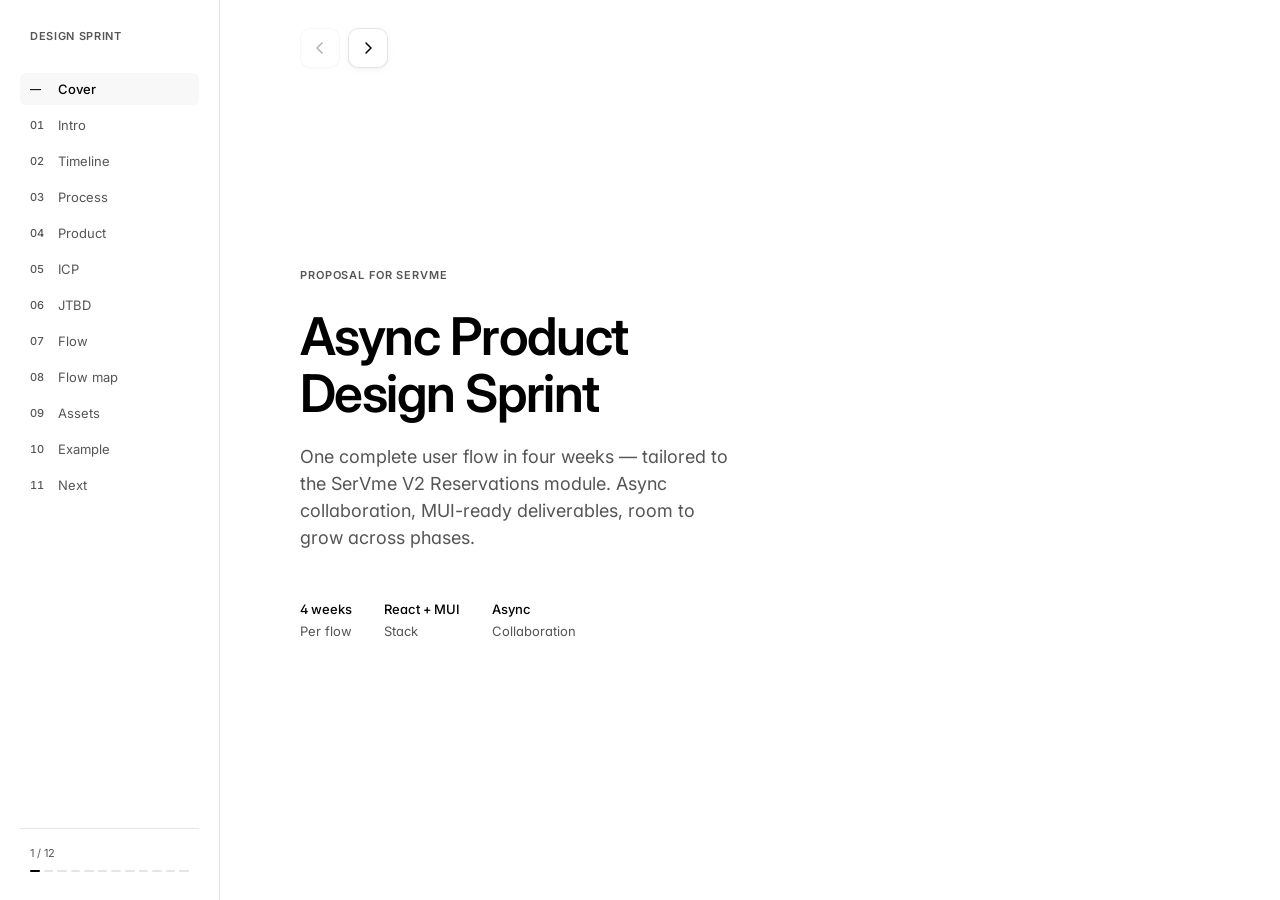
==== commit 01f496ba: "Tailor proposal deck to SerVme V2 Reservations module. Replace generic Toggl examples with SerVme-sp" ====
--- a/proposal/index.html
+++ b/proposal/index.html
@@ -3,7 +3,7 @@
 <head>
   <meta charset="UTF-8">
   <meta name="viewport" content="width=device-width, initial-scale=1.0">
-  <title>Async Design Sprint — Presentation</title>
+  <title>SerVme V2 — Design Sprint Proposal</title>
   <link rel="preconnect" href="https://fonts.googleapis.com">
   <link rel="preconnect" href="https://fonts.gstatic.com" crossorigin>
   <link href="https://fonts.googleapis.com/css2?family=Inter:wght@400;500;600&display=swap" rel="stylesheet">
@@ -41,12 +41,12 @@
     <!-- COVER -->
     <section class="page" id="page-0">
       <div class="page-inner cover">
-        <p class="cover-label">Proposal</p>
+        <p class="cover-label">Proposal for SerVme</p>
         <h1 class="cover-title">Async Product<br>Design Sprint</h1>
-        <p class="cover-sub">One complete user flow in four weeks. Async collaboration, focused deliverables, room to grow.</p>
+        <p class="cover-sub">One complete user flow in four weeks — tailored to the SerVme V2 Reservations module. Async collaboration, MUI-ready deliverables, room to grow across phases.</p>
         <div class="cover-meta">
-          <div><strong>4 weeks</strong>Duration</div>
-          <div><strong>1 flow</strong>Deliverable</div>
+          <div><strong>4 weeks</strong>Per flow</div>
+          <div><strong>React + MUI</strong>Stack</div>
           <div><strong>Async</strong>Collaboration</div>
         </div>
       </div>
@@ -57,7 +57,7 @@
       <div class="page-inner">
         <p class="step-label">Overview</p>
         <h2>What this sprint is</h2>
-        <p class="lead">A focused, async four-week engagement to design one complete, shippable user flow — from research inputs to a high-fidelity prototype ready for development or user testing.</p>
+        <p class="lead">A focused, async four-week engagement to design one complete, shippable user flow for SerVme V2 — from your existing product context and knowledge base to a high-fidelity prototype ready for React + MUI development.</p>
 
         <h3>What you get</h3>
         <ul>
@@ -74,7 +74,7 @@
         </ul>
 
         <div class="callout">
-          <strong>After the sprint:</strong> Additional user flows are delivered through a monthly retainer — one sprint cycle per flow, at a reduced rate.
+          <strong>Phased delivery:</strong> Your Reservations Dashboard spans multiple views (List, Floor Plan, Grid, Cover Flow). We tackle one flow per sprint — starting with the highest-impact workflow — then continue through a monthly retainer at a reduced rate per flow.
         </div>
 
         <h3>How we'll work</h3>
@@ -208,19 +208,21 @@
         <h3>Why it matters</h3>
         <p>The screen inventory gives us a complete product map upfront. We design one flow in the sprint, but nothing launch-critical gets missed when we plan later phases.</p>
 
-        <p class="example-label">Example — Toggl Track</p>
+        <p class="example-label">Example — SerVme V2 (Reservations module)</p>
         <div class="table-wrap">
           <table class="example-table">
             <thead>
               <tr><th>Screen</th><th>Purpose</th><th>Priority</th><th>Exists?</th></tr>
             </thead>
             <tbody>
-              <tr><td>Timer dashboard</td><td>Track time entries</td><td><span class="tag">Must</span></td><td>Yes</td></tr>
-              <tr><td>Projects list</td><td>Organize work by project</td><td><span class="tag">Must</span></td><td>Yes</td></tr>
-              <tr><td>Create project modal</td><td>Add a new project</td><td><span class="tag">Must</span></td><td>Yes</td></tr>
-              <tr><td>Invite teammates</td><td>Add team to project</td><td><span class="tag">Should</span></td><td>Yes</td></tr>
-              <tr><td>Reports</td><td>View time analytics</td><td><span class="tag">Should</span></td><td>Yes</td></tr>
-              <tr><td>Integrations</td><td>Connect third-party tools</td><td><span class="tag">Later</span></td><td>Partial</td></tr>
+              <tr><td>Reservation List View</td><td>Scan and manage all bookings by status</td><td><span class="tag">Must</span></td><td>Yes (V1)</td></tr>
+              <tr><td>Add / Edit Reservation</td><td>Create bookings with guest breakdown &amp; tables</td><td><span class="tag">Must</span></td><td>Yes (V1)</td></tr>
+              <tr><td>Floor Plan View</td><td>Visual table status across sections</td><td><span class="tag">Must</span></td><td>Yes (V1)</td></tr>
+              <tr><td>Grid View</td><td>Timeline-based table scheduling</td><td><span class="tag">Must</span></td><td>Yes (V1)</td></tr>
+              <tr><td>Table Conflict Dialog</td><td>Resolve overlapping bookings</td><td><span class="tag">Must</span></td><td>Yes (V1)</td></tr>
+              <tr><td>Guest Detail Drawer</td><td>Profile, tags, booking history</td><td><span class="tag">Should</span></td><td>Yes (V1)</td></tr>
+              <tr><td>Cover Flow View</td><td>Capacity by time slot &amp; party size</td><td><span class="tag">Should</span></td><td>Yes (V1)</td></tr>
+              <tr><td>Export Dashboard</td><td>Custom Excel export of reservation data</td><td><span class="tag">Later</span></td><td>Yes (V1)</td></tr>
             </tbody>
           </table>
         </div>
@@ -244,15 +246,15 @@
         <h3>Why it matters</h3>
         <p>Design decisions get tested against one real person, not a vague "users" group. Every screen serves their goal.</p>
 
-        <p class="example-label">Example — Toggl Track (Creating a project flow)</p>
+        <p class="example-label">Example — SerVme (Adding a reservation flow)</p>
         <div class="kv-list">
-          <div class="kv-item"><span class="kv-key">Context</span><span class="kv-val">Freelance designer juggling 4–6 client projects simultaneously</span></div>
-          <div class="kv-item"><span class="kv-key">Role</span><span class="kv-val">Solo freelancer, makes all tool decisions</span></div>
-          <div class="kv-item"><span class="kv-key">Age</span><span class="kv-val">28–38</span></div>
-          <div class="kv-item"><span class="kv-key">Goals</span><span class="kv-val">Bill every hour accurately, never mix up client time</span></div>
-          <div class="kv-item"><span class="kv-key">Frustrations</span><span class="kv-val">Tracking time in spreadsheets, forgetting to log hours</span></div>
-          <div class="kv-item"><span class="kv-key">Limitations</span><span class="kv-val">Non-technical, 2 min max to set up a new project</span></div>
-          <div class="kv-item"><span class="kv-key">Trigger</span><span class="kv-val">Just signed a new client, needs a project before Monday</span></div>
+          <div class="kv-item"><span class="kv-key">Context</span><span class="kv-val">Front-of-house hostess at a multi-section restaurant (dining area + terrace) during a busy lunch shift</span></div>
+          <div class="kv-item"><span class="kv-key">Role</span><span class="kv-val">Hostess / reservations coordinator — uses the dashboard all day, every day</span></div>
+          <div class="kv-item"><span class="kv-key">Age</span><span class="kv-val">22–35</span></div>
+          <div class="kv-item"><span class="kv-key">Goals</span><span class="kv-val">Seat guests on time, never miss allergies or VIP tags, keep tables turning</span></div>
+          <div class="kv-item"><span class="kv-key">Frustrations</span><span class="kv-val">Too many columns to scan, guest tags hidden behind clicks, unclear late-arrival indicators</span></div>
+          <div class="kv-item"><span class="kv-key">Limitations</span><span class="kv-val">One hand on the phone, 30 seconds max to add a walk-in during service</span></div>
+          <div class="kv-item"><span class="kv-key">Trigger</span><span class="kv-val">Guest calls to book for tonight — needs party breakdown, table, and payment info fast</span></div>
         </div>
       </div>
     </section>
@@ -274,7 +276,7 @@
         <h3>Why it matters</h3>
         <p>The point cap forces prioritization. The level-3 job becomes the anchor for flow selection — we design what matters most first.</p>
 
-        <p class="example-label">Example — Toggl Track</p>
+        <p class="example-label">Example — SerVme V2</p>
         <div class="table-wrap">
           <table class="example-table">
             <thead>
@@ -282,20 +284,20 @@
             </thead>
             <tbody>
               <tr>
-                <td>When I start client work, I want to organize time by project, so I can bill accurately</td>
-                <td>3</td><td>5</td><td>Freelancer / team lead</td>
+                <td>When service starts, I want to scan all reservations at a glance, so I can spot late arrivals and seat guests on time</td>
+                <td>3</td><td>5</td><td>Hostess / FOH manager</td>
               </tr>
               <tr>
-                <td>When I'm mid-task, I want to start a timer instantly, so I don't lose billable hours</td>
-                <td>2</td><td>4</td><td>Individual contributor</td>
+                <td>When a guest calls or walks in, I want to add a reservation with party breakdown and table, so nothing gets missed</td>
+                <td>2</td><td>4</td><td>Hostess / reservations staff</td>
               </tr>
               <tr>
-                <td>When the month ends, I want a time report, so I can invoice clients</td>
-                <td>2</td><td>3</td><td>Freelancer</td>
+                <td>When tables overlap, I want to resolve conflicts in one action, so the floor keeps moving</td>
+                <td>2</td><td>4</td><td>FOH manager</td>
               </tr>
               <tr>
-                <td>When I hire someone, I want them on my workspace, so we track time together</td>
-                <td>1</td><td>2</td><td>Team admin</td>
+                <td>When a guest arrives, I want to update status and seated count instantly, so the kitchen and waitstaff stay in sync</td>
+                <td>1</td><td>3</td><td>Hostess</td>
               </tr>
             </tbody>
           </table>
@@ -322,12 +324,12 @@
           The sprint designs screens <strong>within this flow only</strong>. Must screens outside this flow stay on the backlog for the monthly retainer.
         </div>
 
-        <p class="example-label">Example — Toggl Track</p>
+        <p class="example-label">Example — SerVme V2</p>
         <div class="kv-list">
-          <div class="kv-item"><span class="kv-key">Chosen flow</span><span class="kv-val">Creating a project</span></div>
-          <div class="kv-item"><span class="kv-key">Tied to JTBD</span><span class="kv-val">Organize time by project for accurate billing</span></div>
-          <div class="kv-item"><span class="kv-key">Entry point</span><span class="kv-val">Sidebar → Projects → Create project button</span></div>
-          <div class="kv-item"><span class="kv-key">Success metric</span><span class="kv-val">User creates a project and logs first time entry in under 3 minutes</span></div>
+          <div class="kv-item"><span class="kv-key">Chosen flow</span><span class="kv-val">Adding a reservation</span></div>
+          <div class="kv-item"><span class="kv-key">Tied to JTBD</span><span class="kv-val">Add a reservation with party breakdown and table assignment</span></div>
+          <div class="kv-item"><span class="kv-key">Entry point</span><span class="kv-val">Reservation Dashboard → +RSRV button</span></div>
+          <div class="kv-item"><span class="kv-key">Success metric</span><span class="kv-val">Staff creates a reservation with guest breakdown, table, and payment in under 60 seconds</span></div>
         </div>
       </div>
     </section>
@@ -346,48 +348,53 @@
           <li>Optional branches, known pain points, out-of-scope items</li>
         </ul>
 
-        <p class="example-label">Example — Toggl Track: Creating a project</p>
-        <p style="margin-bottom:16px;"><strong>End goal:</strong> Project created with team invited, ready to track time.</p>
+        <p class="example-label">Example — SerVme V2: Adding a reservation</p>
+        <p style="margin-bottom:16px;"><strong>End goal:</strong> Reservation saved with guest profile, party breakdown, table assigned, and visible on the dashboard.</p>
 
         <div class="flow-map-list">
           <div class="flow-map-item">
             <div class="flow-step-num">1</div>
-            <span class="flow-map-text">User opens <strong>Projects</strong> from sidebar</span>
+            <span class="flow-map-text">Staff opens <strong>Reservation Dashboard</strong> and clicks <strong>+RSRV</strong></span>
             <span class="flow-map-badge">Required</span>
           </div>
           <div class="flow-map-item">
             <div class="flow-step-num">2</div>
-            <span class="flow-map-text">Clicks <strong>Create project</strong> button</span>
+            <span class="flow-map-text">Searches for guest by name or phone — or adds a new guest card</span>
             <span class="flow-map-badge">Required</span>
           </div>
           <div class="flow-map-item">
             <div class="flow-step-num">3</div>
-            <span class="flow-map-text">Enters project name and details in modal</span>
+            <span class="flow-map-text">Selects date, shift, and time slot from grouped shift timings</span>
             <span class="flow-map-badge">Required</span>
           </div>
           <div class="flow-map-item">
             <div class="flow-step-num">4</div>
-            <span class="flow-map-text">Selects client and configures settings</span>
+            <span class="flow-map-text">Sets party size and <strong>guest breakdown</strong> (adults, kids, toddlers)</span>
             <span class="flow-map-badge">Required</span>
           </div>
           <div class="flow-map-item">
             <div class="flow-step-num">5</div>
-            <span class="flow-map-text">Project created → sees project overview</span>
+            <span class="flow-map-text">Selects event, duration, and payment/deposit if required</span>
             <span class="flow-map-badge">Required</span>
           </div>
           <div class="flow-map-item">
             <div class="flow-step-num">6</div>
-            <span class="flow-map-text">Prompted to <strong>invite teammates</strong></span>
+            <span class="flow-map-text">Assigns table from recommendations or floor plan picker</span>
             <span class="flow-map-badge">Required</span>
           </div>
           <div class="flow-map-item">
             <div class="flow-step-num">7</div>
-            <span class="flow-map-text">Enters email addresses and sends invites</span>
-            <span class="flow-map-badge">Required</span>
+            <span class="flow-map-text">If table conflict → resolves via conflict dialog (adjust duration or unseat)</span>
+            <span class="flow-map-badge">Branch</span>
           </div>
           <div class="flow-map-item">
             <div class="flow-step-num">8</div>
-            <span class="flow-map-text">Confirmation shown → returns to project dashboard</span>
+            <span class="flow-map-text">Adds reservation tags, notes, and optional waiter assignment</span>
+            <span class="flow-map-badge">Optional</span>
+          </div>
+          <div class="flow-map-item">
+            <div class="flow-step-num">9</div>
+            <span class="flow-map-text">Saves reservation → appears on dashboard with status and guest tags visible</span>
             <span class="flow-map-badge">Required</span>
           </div>
         </div>
@@ -403,16 +410,23 @@
 
         <h3>What we collect</h3>
         <ul>
-          <li>Brand assets (logo, colors, fonts) or permission to propose</li>
-          <li>Existing UI — Figma links, screenshots, product URL</li>
-          <li>Platform (web, iOS, both) and auth model</li>
-          <li>2–3 competitor or reference links</li>
+          <li>Brand assets (logo, colors, fonts) or permission to propose within MUI</li>
+          <li>Existing UI — V1 screenshots, Figma files, knowledge base articles</li>
+          <li>Platform: React web app with Material UI component library</li>
+          <li>2–3 competitor or reference links (e.g. OpenTable, Resy, SevenRooms)</li>
           <li>Decision-maker name and feedback SLA (e.g. 48 hours)</li>
-          <li>Legal / compliance requirements if any</li>
         </ul>
 
         <h3>Why it matters</h3>
-        <p>Collected once, upfront. Prevents mid-sprint delays waiting for brand files or platform decisions.</p>
+        <p>Collected once, upfront. Your team is building on React + MUI — designs will map directly to your component library, preventing mid-sprint delays.</p>
+
+        <p class="example-label">SerVme references provided</p>
+        <ul>
+          <li><a href="https://knowledgecenter.servmeco.com/en/articles/8110195-reservation-list-view-dashboard-web-app">Reservation List View</a></li>
+          <li><a href="https://knowledgecenter.servmeco.com/en/articles/8110243-adding-and-editing-reservations-walkin-and-waitlist-web-app">Adding &amp; Editing Reservations</a></li>
+          <li><a href="https://knowledgecenter.servmeco.com/en/articles/6838585-resolving-table-conflicts">Table Management Conflicts</a></li>
+          <li><a href="https://knowledgecenter.servmeco.com/en/articles/11549952-plan-better-with-guest-breakdown-track-adults-kids-more">Guest Breakdown</a></li>
+        </ul>
       </div>
     </section>
 
@@ -421,132 +435,100 @@
       <div class="page-inner">
         <p class="step-label">Example</p>
         <h2>What one flow looks like</h2>
-        <p class="lead">Here's a real user flow from a shipped product — Toggl Track's "Creating a project" — to show what a sprint deliverable covers.</p>
+        <p class="lead">Here's a real user flow from a shipped product — Square Appointments' "Creating an appointment" — to show what a sprint deliverable covers for a staff-side booking workflow like SerVme's add reservation flow.</p>
 
         <div class="kv-list">
-          <div class="kv-item"><span class="kv-key">Product</span><span class="kv-val">Toggl Track — time tracking for teams and freelancers</span></div>
-          <div class="kv-item"><span class="kv-key">Flow</span><span class="kv-val">Creating a project (+ inviting teammates)</span></div>
-          <div class="kv-item"><span class="kv-key">Screens</span><span class="kv-val">13 screens from entry to completion</span></div>
-          <div class="kv-item"><span class="kv-key">End goal</span><span class="kv-val">Project created, team invited, ready to track time</span></div>
+          <div class="kv-item"><span class="kv-key">Product</span><span class="kv-val">Square Appointments — staff-side scheduling for service businesses</span></div>
+          <div class="kv-item"><span class="kv-key">Flow</span><span class="kv-val">Creating an appointment (+ detail panel)</span></div>
+          <div class="kv-item"><span class="kv-key">Screens</span><span class="kv-val">9 screens from entry to completion</span></div>
+          <div class="kv-item"><span class="kv-key">End goal</span><span class="kv-val">Appointment saved, visible on calendar with client context</span></div>
         </div>
 
         <div class="callout">
-          This is the kind of output you'd receive: every screen in the flow, designed end-to-end with wireframes, hi-fi UI, and an interactive prototype. Reference screens sourced from <a href="https://mobbin.com/flows/89b8eca0-4deb-4c15-9693-5ba6761d3e69" style="color:var(--text);">Mobbin</a>.
+          This is the kind of output you'd receive: every screen in the flow, designed end-to-end with wireframes, hi-fi UI, and an interactive prototype — built with MUI components for direct handoff to your React team. Reference screens sourced from <a href="https://mobbin.com/flows/1da95841-887d-4ecb-b597-ba8edd8dc400" style="color:var(--text);">Mobbin</a>.
         </div>
 
         <div class="gallery-header">
-          <h3>Creating a project</h3>
+          <h3>Creating an appointment</h3>
           <div class="gallery-meta">
-            <span><strong>Toggl Track</strong> Web</span>
-            <span><strong>13</strong> screens total</span>
-          </div>
-          <p class="gallery-attribution">Reference flow from <a href="https://mobbin.com/flows/89b8eca0-4deb-4c15-9693-5ba6761d3e69?tab=screens" target="_blank" rel="noopener">Mobbin</a></p>
+            <span><strong>Square Appointments</strong> Web</span>
+            <span><strong>9</strong> screens total</span>
+          </div>
+          <p class="gallery-attribution">Reference flow from <a href="https://mobbin.com/flows/1da95841-887d-4ecb-b597-ba8edd8dc400?tab=screens" target="_blank" rel="noopener">Mobbin</a></p>
         </div>
 
         <div class="screen-grid">
           <article class="screen-card">
             <div class="screen-card-frame">
               <span class="screen-card-step">1</span>
-              <img src="assets/toggl/01.webp" alt="Projects overview" width="1147" height="815" loading="lazy">
-            </div>
-            <p class="screen-card-label">Projects overview</p>
-            <p class="screen-card-desc">Entry point — sidebar navigation</p>
+              <img src="assets/square/01.webp" alt="Calendar overview" width="768" height="521" loading="lazy">
+            </div>
+            <p class="screen-card-label">Calendar overview</p>
+            <p class="screen-card-desc">Entry point — weekly schedule with Create action</p>
           </article>
           <article class="screen-card">
             <div class="screen-card-frame">
               <span class="screen-card-step">2</span>
-              <img src="assets/toggl/02.webp" alt="Navigate to Projects" width="1147" height="815" loading="lazy">
-            </div>
-            <p class="screen-card-label">Navigate to Projects</p>
-            <p class="screen-card-desc">User selects Projects section</p>
+              <img src="assets/square/02.webp" alt="Open create appointment" width="768" height="521" loading="lazy">
+            </div>
+            <p class="screen-card-label">Open create appointment</p>
+            <p class="screen-card-desc">User clicks Create from the calendar</p>
           </article>
           <article class="screen-card">
             <div class="screen-card-frame">
               <span class="screen-card-step">3</span>
-              <img src="assets/toggl/03.webp" alt="Click Create project" width="1147" height="815" loading="lazy">
-            </div>
-            <p class="screen-card-label">Click Create project</p>
-            <p class="screen-card-desc">Triggers the creation flow</p>
+              <img src="assets/square/03.webp" alt="Select client" width="768" height="521" loading="lazy">
+            </div>
+            <p class="screen-card-label">Select client</p>
+            <p class="screen-card-desc">Search or pick an existing guest profile</p>
           </article>
           <article class="screen-card">
             <div class="screen-card-frame">
               <span class="screen-card-step">4</span>
-              <img src="assets/toggl/04.webp" alt="New project form" width="1147" height="815" loading="lazy">
-            </div>
-            <p class="screen-card-label">New project form — name</p>
-            <p class="screen-card-desc">User enters project name</p>
+              <img src="assets/square/04.webp" alt="Set date and time" width="768" height="521" loading="lazy">
+            </div>
+            <p class="screen-card-label">Set date and time</p>
+            <p class="screen-card-desc">Choose slot with Find availability</p>
           </article>
           <article class="screen-card">
             <div class="screen-card-frame">
               <span class="screen-card-step">5</span>
-              <img src="assets/toggl/05.webp" alt="Add project details" width="1147" height="815" loading="lazy">
-            </div>
-            <p class="screen-card-label">Add project details</p>
-            <p class="screen-card-desc">Additional configuration fields</p>
+              <img src="assets/square/05.webp" alt="Add services" width="768" height="521" loading="lazy">
+            </div>
+            <p class="screen-card-label">Add services</p>
+            <p class="screen-card-desc">Configure service, duration, and pricing</p>
           </article>
           <article class="screen-card">
             <div class="screen-card-frame">
               <span class="screen-card-step">6</span>
-              <img src="assets/toggl/06.webp" alt="Select client" width="1147" height="815" loading="lazy">
-            </div>
-            <p class="screen-card-label">Select client</p>
-            <p class="screen-card-desc">Assign to a client workspace</p>
+              <img src="assets/square/06.webp" alt="Appointment notes" width="768" height="521" loading="lazy">
+            </div>
+            <p class="screen-card-label">Appointment notes</p>
+            <p class="screen-card-desc">Internal notes visible to staff only</p>
           </article>
           <article class="screen-card">
             <div class="screen-card-frame">
               <span class="screen-card-step">7</span>
-              <img src="assets/toggl/07.webp" alt="Set project color" width="1147" height="815" loading="lazy">
-            </div>
-            <p class="screen-card-label">Set project color</p>
-            <p class="screen-card-desc">Visual identification</p>
+              <img src="assets/square/07.webp" alt="Review client context" width="768" height="521" loading="lazy">
+            </div>
+            <p class="screen-card-label">Review client context</p>
+            <p class="screen-card-desc">Sidebar shows history, notes, and cards on file</p>
           </article>
           <article class="screen-card">
             <div class="screen-card-frame">
               <span class="screen-card-step">8</span>
-              <img src="assets/toggl/08.webp" alt="Configure billable settings" width="1147" height="815" loading="lazy">
-            </div>
-            <p class="screen-card-label">Configure billable settings</p>
-            <p class="screen-card-desc">Rate and billing options</p>
+              <img src="assets/square/08.webp" alt="Save appointment" width="768" height="521" loading="lazy">
+            </div>
+            <p class="screen-card-label">Save appointment</p>
+            <p class="screen-card-desc">Confirmation and return to calendar</p>
           </article>
           <article class="screen-card">
             <div class="screen-card-frame">
               <span class="screen-card-step">9</span>
-              <img src="assets/toggl/09.webp" alt="Project created overview" width="1147" height="815" loading="lazy">
-            </div>
-            <p class="screen-card-label">Project created — overview</p>
-            <p class="screen-card-desc">Success state, project is live</p>
-          </article>
-          <article class="screen-card">
-            <div class="screen-card-frame">
-              <span class="screen-card-step">10</span>
-              <img src="assets/toggl/10.webp" alt="Invite teammates prompt" width="1147" height="815" loading="lazy">
-            </div>
-            <p class="screen-card-label">Invite teammates prompt</p>
-            <p class="screen-card-desc">Optional team onboarding</p>
-          </article>
-          <article class="screen-card">
-            <div class="screen-card-frame">
-              <span class="screen-card-step">11</span>
-              <img src="assets/toggl/11.webp" alt="Invite by email" width="1147" height="815" loading="lazy">
-            </div>
-            <p class="screen-card-label">Invite by email</p>
-            <p class="screen-card-desc">Enter team member addresses</p>
-          </article>
-          <article class="screen-card">
-            <div class="screen-card-frame">
-              <span class="screen-card-step">12</span>
-              <img src="assets/toggl/12.webp" alt="Invitation sent confirmation" width="1147" height="815" loading="lazy">
-            </div>
-            <p class="screen-card-label">Invitation sent confirmation</p>
-            <p class="screen-card-desc">Feedback that invites were sent</p>
-          </article>
-          <article class="screen-card">
-            <div class="screen-card-frame">
-              <span class="screen-card-step">13</span>
-              <img src="assets/toggl/13.webp" alt="Project dashboard with team" width="1147" height="815" loading="lazy">
-            </div>
-            <p class="screen-card-label">Project dashboard with team</p>
-            <p class="screen-card-desc">End goal — ready to track time</p>
+              <img src="assets/square/09.webp" alt="Appointment detail panel" width="768" height="521" loading="lazy">
+            </div>
+            <p class="screen-card-label">Appointment detail panel</p>
+            <p class="screen-card-desc">End goal — booking visible with status and actions</p>
           </article>
         </div>
       </div>
@@ -569,11 +551,12 @@
         <h3>After the first sprint</h3>
         <p>Once your first flow is delivered, we plan the remaining flows together. Must screens outside the sprint stay documented — nothing gets lost — and we tackle them through a monthly engagement at a reduced rate per flow.</p>
 
-        <p class="example-label">Example — Toggl Track backlog</p>
+        <p class="example-label">Example — SerVme V2 backlog (phased)</p>
         <div class="kv-list">
-          <div class="kv-item"><span class="kv-key">Flow 2</span><span class="kv-val">Starting a timer — instant time tracking</span></div>
-          <div class="kv-item"><span class="kv-key">Flow 3</span><span class="kv-val">Generating a report — monthly invoicing</span></div>
-          <div class="kv-item"><span class="kv-key">Flow 4</span><span class="kv-val">Inviting to workspace — team onboarding</span></div>
+          <div class="kv-item"><span class="kv-key">Flow 1</span><span class="kv-val">Adding a reservation — guest breakdown, table, payment</span></div>
+          <div class="kv-item"><span class="kv-key">Flow 2</span><span class="kv-val">Reservation List View — status scanning, late timers, guest tags</span></div>
+          <div class="kv-item"><span class="kv-key">Flow 3</span><span class="kv-val">Table management — floor plan, grid view, conflict resolution</span></div>
+          <div class="kv-item"><span class="kv-key">Flow 4</span><span class="kv-val">Guest detail drawer — profile, history, activity logs</span></div>
         </div>
 
         <h3>Engagement options</h3>
@@ -627,7 +610,7 @@
           <svg viewBox="0 0 16 16"><path d="M6 3l5 5-5 5"/></svg>
         </button>
       </div>
-      <span class="lightbox-counter"><strong id="lightbox-current">1</strong> / <span id="lightbox-total">13</span></span>
+      <span class="lightbox-counter"><strong id="lightbox-current">1</strong> / <span id="lightbox-total">9</span></span>
       <button class="lightbox-btn" id="lightbox-close" aria-label="Close gallery">Esc</button>
     </div>
     <div class="lightbox-stage">
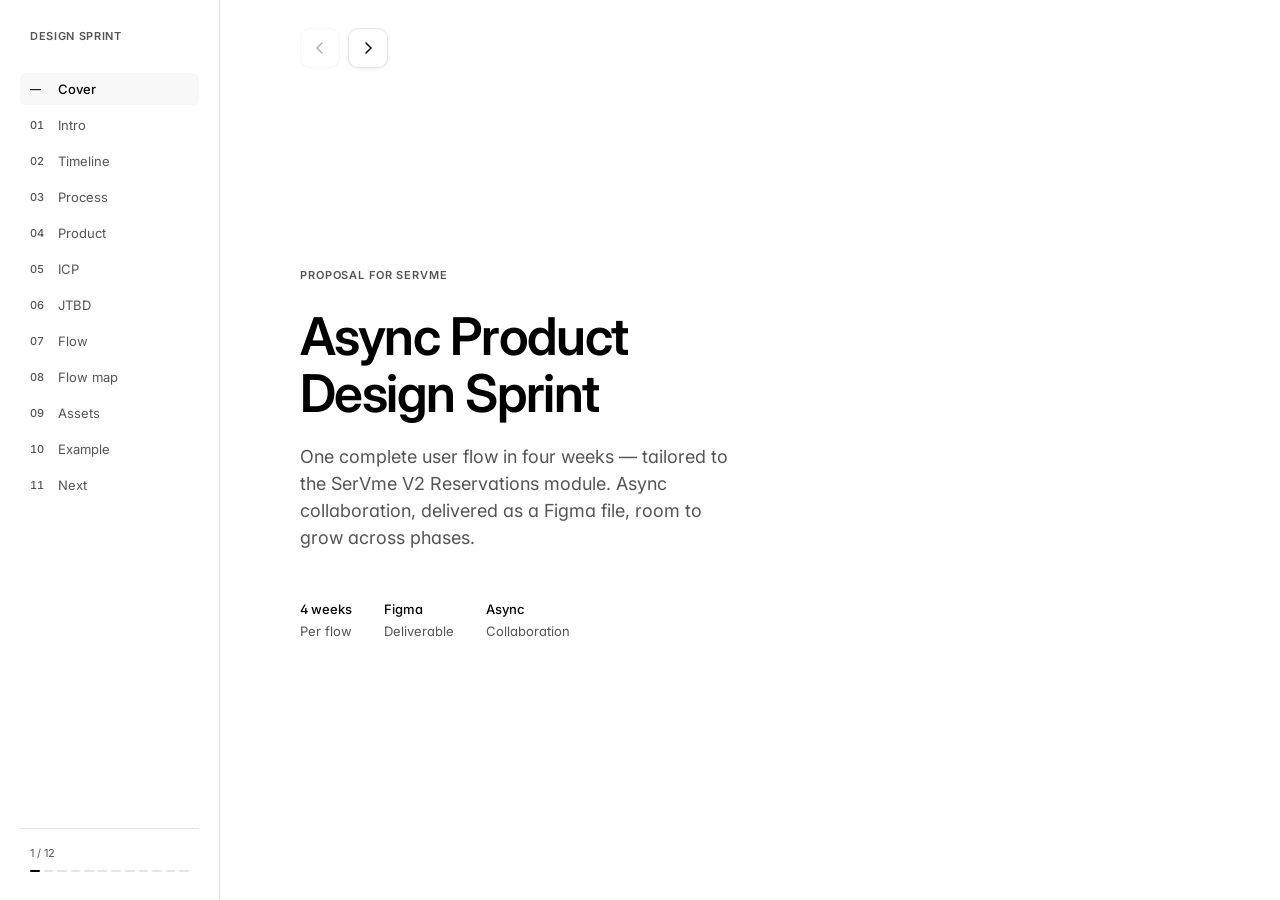
==== commit ab8d82e9: "Clarify sprint deliverable as a Figma user flow, not code. Reframe the proposal around a Figma file " ====
--- a/proposal/index.html
+++ b/proposal/index.html
@@ -43,10 +43,10 @@
       <div class="page-inner cover">
         <p class="cover-label">Proposal for SerVme</p>
         <h1 class="cover-title">Async Product<br>Design Sprint</h1>
-        <p class="cover-sub">One complete user flow in four weeks — tailored to the SerVme V2 Reservations module. Async collaboration, MUI-ready deliverables, room to grow across phases.</p>
+        <p class="cover-sub">One complete user flow in four weeks — tailored to the SerVme V2 Reservations module. Async collaboration, delivered as a Figma file, room to grow across phases.</p>
         <div class="cover-meta">
           <div><strong>4 weeks</strong>Per flow</div>
-          <div><strong>React + MUI</strong>Stack</div>
+          <div><strong>Figma</strong>Deliverable</div>
           <div><strong>Async</strong>Collaboration</div>
         </div>
       </div>
@@ -57,17 +57,18 @@
       <div class="page-inner">
         <p class="step-label">Overview</p>
         <h2>What this sprint is</h2>
-        <p class="lead">A focused, async four-week engagement to design one complete, shippable user flow for SerVme V2 — from your existing product context and knowledge base to a high-fidelity prototype ready for React + MUI development.</p>
+        <p class="lead">A focused, async four-week engagement to design one complete user flow for SerVme V2 — from your existing product context and knowledge base to a Figma file with every screen, states, and the full flow connected.</p>
 
         <h3>What you get</h3>
         <ul>
-          <li><strong>One user flow</strong> designed end-to-end with wireframes, UI, and interactive prototype</li>
+          <li><strong>One user flow in Figma</strong> — wireframes, high-fidelity UI, and a linked prototype you can click through</li>
           <li><strong>Validated screen inventory</strong> so nothing important is missed in future phases</li>
-          <li><strong>Dev-ready handoff</strong> with specs, states, and a documented flow map</li>
+          <li><strong>Documented flow map</strong> with key states (empty, loading, error, success) annotated in the file</li>
         </ul>
 
         <h3>What this is not</h3>
         <ul>
+          <li>Production code or frontend implementation</li>
           <li>A full product redesign or complete screen library</li>
           <li>A design system build or brand identity project</li>
           <li>Multiple flows in a single sprint</li>
@@ -116,15 +117,15 @@
             <div>
               <p class="timeline-title">UI &amp; interaction</p>
               <p class="timeline-desc">High-fidelity screens with key states: empty, loading, error, success.</p>
-              <p class="timeline-deliverable">Deliverable: <span>Hi-fi screens + interactive prototype</span></p>
+              <p class="timeline-deliverable">Deliverable: <span>Hi-fi screens in Figma + clickable prototype</span></p>
             </div>
           </div>
           <div class="timeline-item">
             <div class="timeline-week">Week 4</div>
             <div>
               <p class="timeline-title">Polish &amp; handoff</p>
-              <p class="timeline-desc">Final refinements, annotated specs, and dev-ready export.</p>
-              <p class="timeline-deliverable">Deliverable: <span>Prototype link, specs, flow doc, retainer roadmap</span></p>
+              <p class="timeline-desc">Final refinements, annotations, and Figma file cleanup.</p>
+              <p class="timeline-deliverable">Deliverable: <span>Figma file (full user flow), prototype link, flow doc, retainer roadmap</span></p>
             </div>
           </div>
         </div>
@@ -410,15 +411,15 @@
 
         <h3>What we collect</h3>
         <ul>
-          <li>Brand assets (logo, colors, fonts) or permission to propose within MUI</li>
+          <li>Brand assets (logo, colors, fonts) or permission to propose</li>
           <li>Existing UI — V1 screenshots, Figma files, knowledge base articles</li>
-          <li>Platform: React web app with Material UI component library</li>
+          <li>Platform context (e.g. web app, component library your team uses)</li>
           <li>2–3 competitor or reference links (e.g. OpenTable, Resy, SevenRooms)</li>
           <li>Decision-maker name and feedback SLA (e.g. 48 hours)</li>
         </ul>
 
         <h3>Why it matters</h3>
-        <p>Collected once, upfront. Your team is building on React + MUI — designs will map directly to your component library, preventing mid-sprint delays.</p>
+        <p>Collected once, upfront. Knowing your platform and existing UI helps the Figma designs fit your product — without back-and-forth mid-sprint.</p>
 
         <p class="example-label">SerVme references provided</p>
         <ul>
@@ -445,7 +446,7 @@
         </div>
 
         <div class="callout">
-          This is the kind of output you'd receive: every screen in the flow, designed end-to-end with wireframes, hi-fi UI, and an interactive prototype — built with MUI components for direct handoff to your React team. Reference screens sourced from <a href="https://mobbin.com/flows/1da95841-887d-4ecb-b597-ba8edd8dc400" style="color:var(--text);">Mobbin</a>.
+          This is the kind of output you'd receive: a Figma file with every screen in the flow — wireframes through hi-fi UI — plus a clickable prototype and documented flow map. Reference screens sourced from <a href="https://mobbin.com/flows/1da95841-887d-4ecb-b597-ba8edd8dc400" style="color:var(--text);">Mobbin</a>.
         </div>
 
         <div class="gallery-header">
